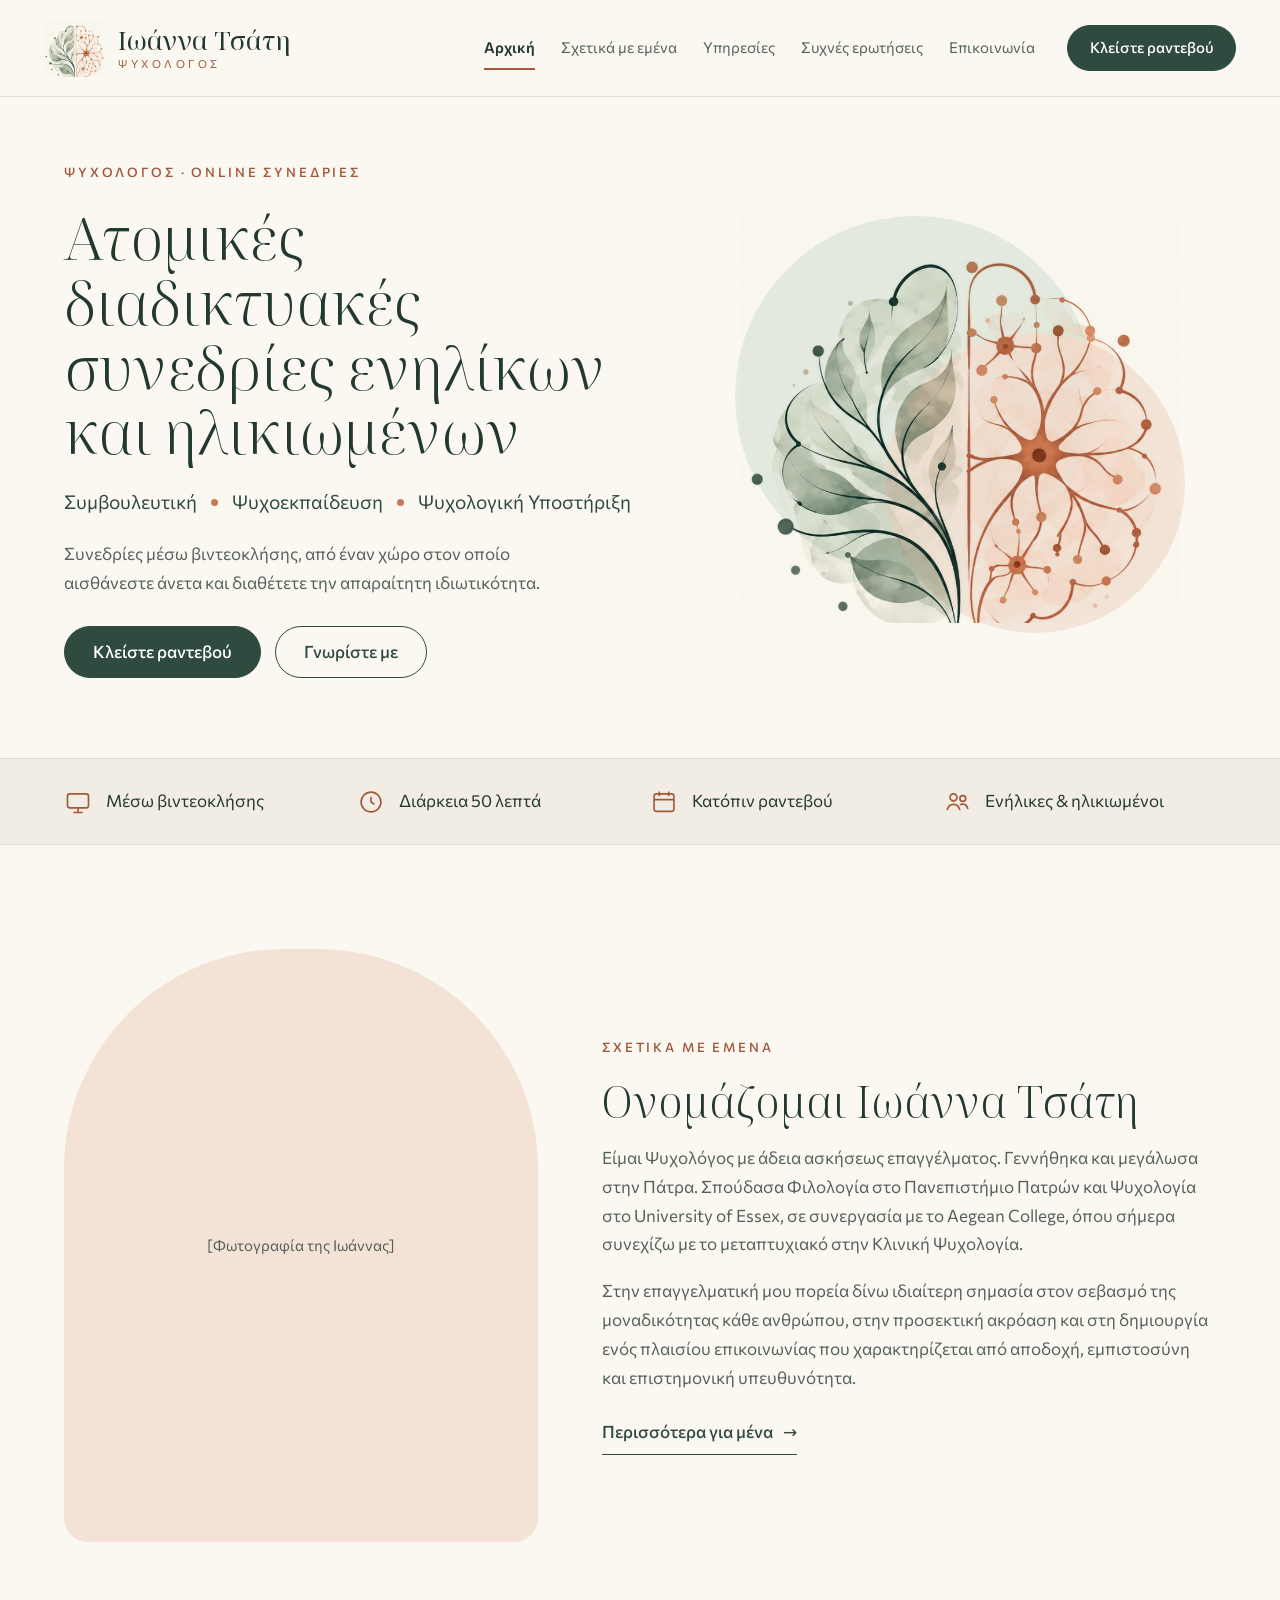
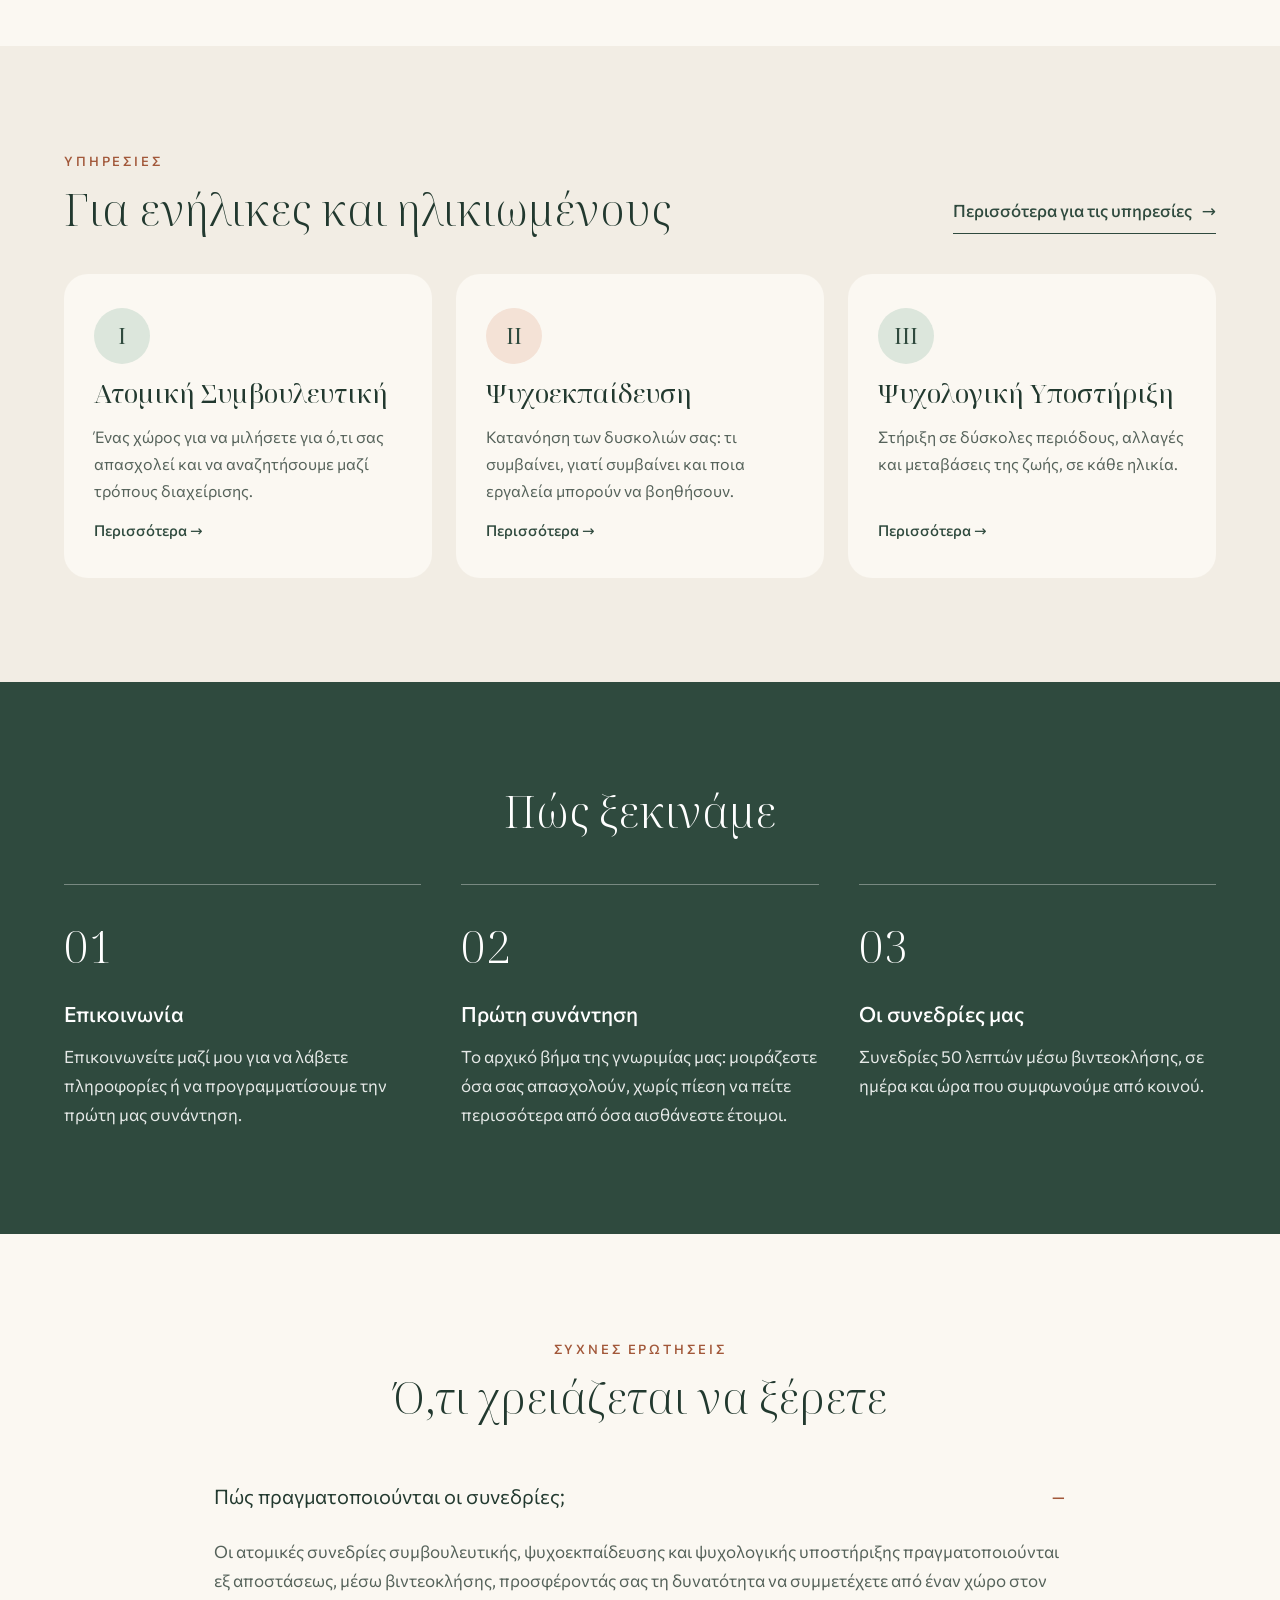
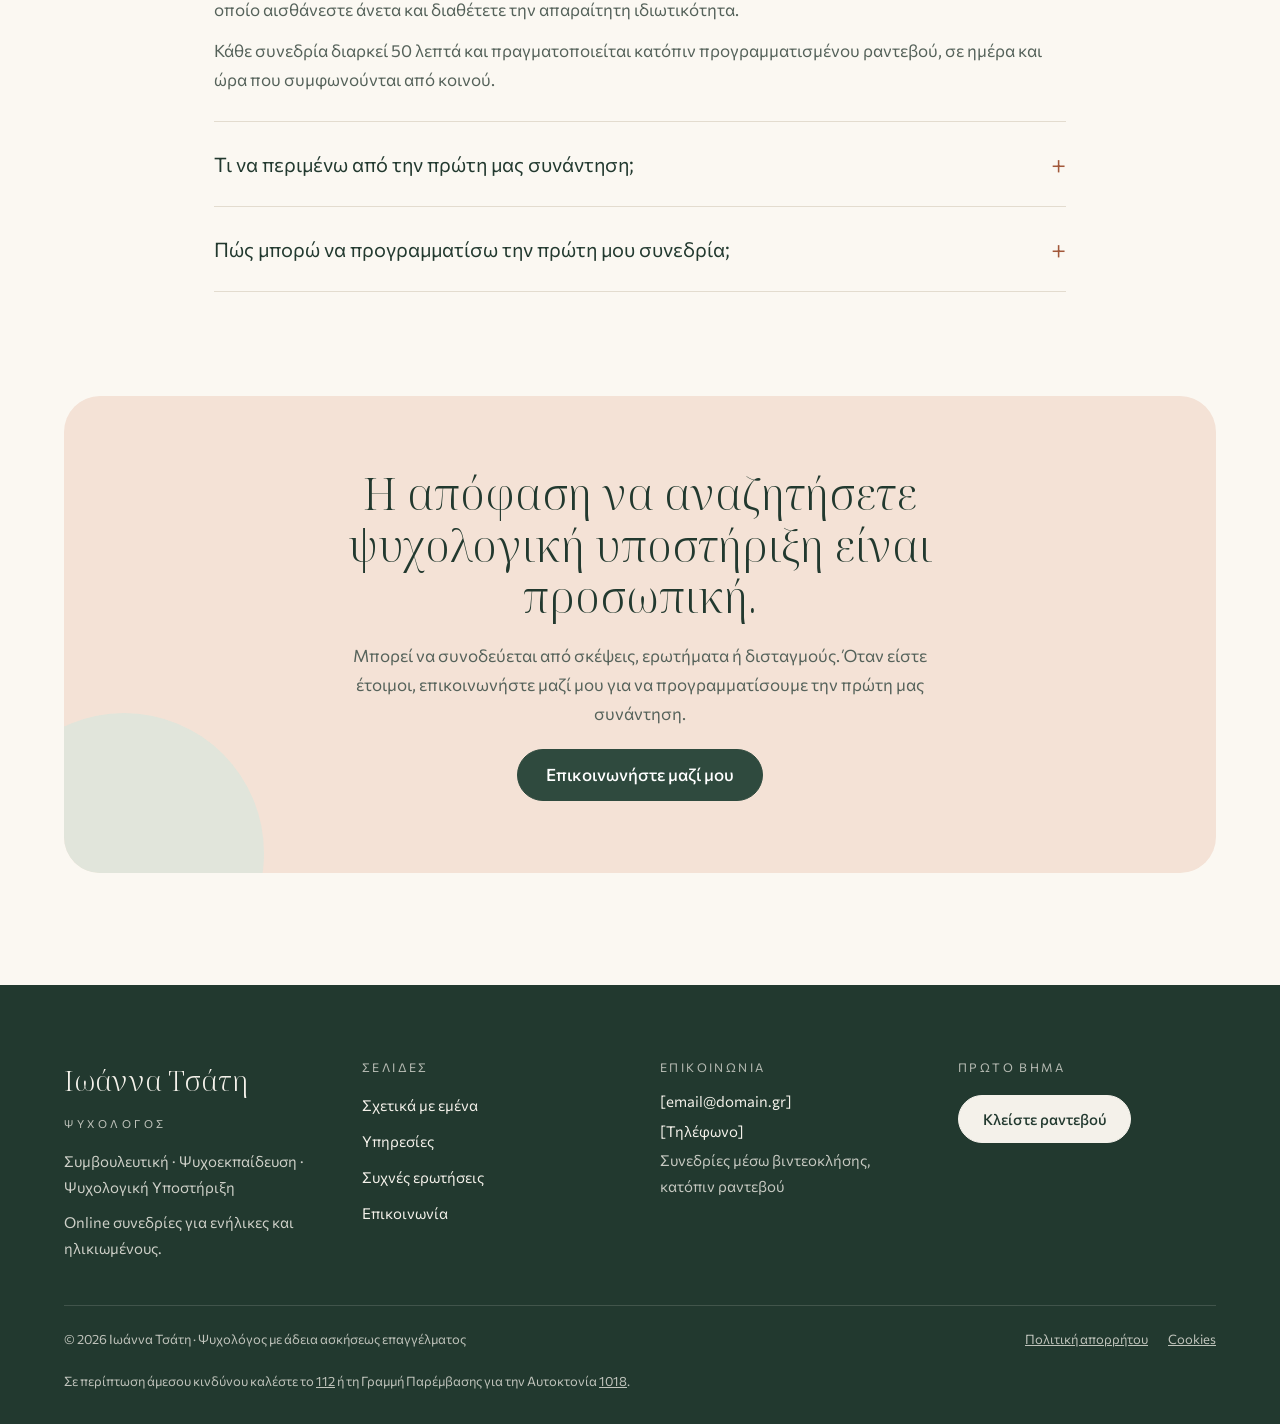
==== index.html @ 94adbf59 "Initial site: 5 pages from the Φασκόμηλο & Πηλός design Plain HTML/CSS/JS for GitHub Pages. Self-hos" ====
<!doctype html>
<html lang="el">
<head>
<meta charset="utf-8">
<meta name="viewport" content="width=device-width, initial-scale=1">
<title>Ιωάννα Τσάτη — Ψυχολόγος · Online συνεδρίες</title>
<meta name="description" content="Ιωάννα Τσάτη, Ψυχολόγος. Ατομικές διαδικτυακές συνεδρίες ενηλίκων και ηλικιωμένων: Συμβουλευτική, Ψυχοεκπαίδευση, Ψυχολογική Υποστήριξη.">
<meta name="theme-color" content="#FBF8F2">
<link rel="icon" href="assets/img/logo.jpg">
<link rel="preload" href="assets/fonts/noto-serif-display-greek-wght-normal.woff2" as="font" type="font/woff2" crossorigin>
<link rel="preload" href="assets/fonts/commissioner-greek-wght-normal.woff2" as="font" type="font/woff2" crossorigin>
<link rel="stylesheet" href="assets/css/style.css">
<script src="assets/js/main.js" defer></script>
</head>
<body>
<a class="skip-link" href="#main">Μετάβαση στο περιεχόμενο</a>

<header class="site-header">
<div class="bar">
<a class="brand" href="index.html">
<img src="assets/img/logo.jpg" alt="" width="62" height="58">
<span class="brand-text"><span class="brand-name">Ιωάννα Τσάτη</span><span class="brand-role">ΨΥΧΟΛΟΓΟΣ</span></span>
</a>
<button class="menu-toggle" type="button" aria-expanded="false" aria-controls="main-nav" aria-label="Άνοιγμα μενού">
<svg class="icon-open" aria-hidden="true" width="26" height="26" viewBox="0 0 24 24" fill="none" stroke="currentColor" stroke-width="1.6"><path d="M4 7h16M4 12h16M4 17h10"/></svg>
<svg class="icon-close" aria-hidden="true" width="26" height="26" viewBox="0 0 24 24" fill="none" stroke="currentColor" stroke-width="1.6"><path d="M6 6l12 12M18 6L6 18"/></svg>
</button>
<nav class="main-nav" id="main-nav" aria-label="Κύριο μενού">
<a href="index.html" aria-current="page">Αρχική</a>
<a href="about.html">Σχετικά με εμένα</a>
<a href="services.html">Υπηρεσίες</a>
<a href="faq.html">Συχνές ερωτήσεις</a>
<a href="contact.html">Επικοινωνία</a>
<a class="btn btn-primary" href="contact.html">Κλείστε ραντεβού</a>
<div class="nav-contact"><span>[email@domain.gr]</span><span>[Τηλέφωνο]</span></div>
</nav>
</div>
</header>

<main id="main">
<section class="hero">
<div class="wrap">
<div class="hero-text">
<div class="eyebrow">Ψυχολόγος · Online συνεδρίες</div>
<h1 class="display h1">Ατομικές διαδικτυακές συνεδρίες ενηλίκων και ηλικιωμένων</h1>
<p class="dots">Συμβουλευτική <span class="dot" aria-hidden="true"></span> Ψυχοεκπαίδευση <span class="dot" aria-hidden="true"></span> Ψυχολογική Υποστήριξη</p>
<p class="lead">Συνεδρίες μέσω βιντεοκλήσης, από έναν χώρο στον οποίο αισθάνεστε άνετα και διαθέτετε την απαραίτητη ιδιωτικότητα.</p>
<div class="btn-row" style="margin-top: 6px">
<a class="btn btn-primary" href="contact.html">Κλείστε ραντεβού</a>
<a class="btn btn-outline" href="about.html">Γνωρίστε με</a>
</div>
</div>
<div class="hero-art">
<div class="blob-a" aria-hidden="true"></div>
<div class="blob-b" aria-hidden="true"></div>
<img src="assets/img/logo.jpg" alt="Λογότυπο: φύλλα και νευρώνες σε σχήμα εγκεφάλου" width="440" height="440">
</div>
</div>
</section>

<section class="facts" aria-label="Με μια ματιά">
<div class="wrap">
<div class="fact"><svg aria-hidden="true" width="28" height="28" viewBox="0 0 24 24" fill="none" stroke="#A2583A" stroke-width="1.4"><rect x="3" y="5" width="18" height="12" rx="2"/><path d="M8 21h8M12 17v4"/></svg><span>Μέσω βιντεοκλήσης</span></div>
<div class="fact"><svg aria-hidden="true" width="28" height="28" viewBox="0 0 24 24" fill="none" stroke="#A2583A" stroke-width="1.4"><circle cx="12" cy="12" r="8.5"/><path d="M12 7.5V12l3 2"/></svg><span>Διάρκεια 50 λεπτά</span></div>
<div class="fact"><svg aria-hidden="true" width="28" height="28" viewBox="0 0 24 24" fill="none" stroke="#A2583A" stroke-width="1.4"><rect x="3.5" y="5" width="17" height="15" rx="2"/><path d="M3.5 10h17M8 3v4M16 3v4"/></svg><span>Κατόπιν ραντεβού</span></div>
<div class="fact"><svg aria-hidden="true" width="28" height="28" viewBox="0 0 24 24" fill="none" stroke="#A2583A" stroke-width="1.4"><circle cx="9" cy="8" r="3"/><circle cx="17" cy="9" r="2.5"/><path d="M3.5 19c.8-3.2 2.8-5 5.5-5s4.7 1.8 5.5 5M14.5 14.5c.8-.5 1.6-.7 2.5-.7 2.2 0 3.7 1.4 4.3 4.2"/></svg><span>Ενήλικες &amp; ηλικιωμένοι</span></div>
</div>
</section>

<section class="wrap section split">
<div style="flex: 1 1 360px">
<div class="photo-ph">[Φωτογραφία της Ιωάννας]</div>
</div>
<div class="stack" style="flex: 1 1 500px">
<div class="eyebrow">Σχετικά με εμένα</div>
<h2 class="display h2">Ονομάζομαι Ιωάννα Τσάτη</h2>
<p class="muted">Είμαι Ψυχολόγος με άδεια ασκήσεως επαγγέλματος. Γεννήθηκα και μεγάλωσα στην Πάτρα. Σπούδασα Φιλολογία στο Πανεπιστήμιο Πατρών και Ψυχολογία στο University of Essex, σε συνεργασία με το Aegean College, όπου σήμερα συνεχίζω με το μεταπτυχιακό στην Κλινική Ψυχολογία.</p>
<p class="muted">Στην επαγγελματική μου πορεία δίνω ιδιαίτερη σημασία στον σεβασμό της μοναδικότητας κάθε ανθρώπου, στην προσεκτική ακρόαση και στη δημιουργία ενός πλαισίου επικοινωνίας που χαρακτηρίζεται από αποδοχή, εμπιστοσύνη και επιστημονική υπευθυνότητα.</p>
<a class="link-line" href="about.html">Περισσότερα για μένα <span aria-hidden="true">→</span></a>
</div>
</section>

<section class="bg-sand">
<div class="wrap section stack" style="gap: 40px">
<div class="section-head">
<div class="stack" style="gap: 12px">
<div class="eyebrow">Υπηρεσίες</div>
<h2 class="display h2">Για ενήλικες και ηλικιωμένους</h2>
</div>
<a class="link-line" href="services.html">Περισσότερα για τις υπηρεσίες <span aria-hidden="true">→</span></a>
</div>
<div class="cards">
<a class="card" href="services.html#symvouleftiki">
<div class="num tint-sage">I</div>
<h3>Ατομική Συμβουλευτική</h3>
<p>Ένας χώρος για να μιλήσετε για ό,τι σας απασχολεί και να αναζητήσουμε μαζί τρόπους διαχείρισης.</p>
<span class="more">Περισσότερα →</span>
</a>
<a class="card" href="services.html#psychoekpaidefsi">
<div class="num tint-peach">II</div>
<h3>Ψυχοεκπαίδευση</h3>
<p>Κατανόηση των δυσκολιών σας: τι συμβαίνει, γιατί συμβαίνει και ποια εργαλεία μπορούν να βοηθήσουν.</p>
<span class="more">Περισσότερα →</span>
</a>
<a class="card" href="services.html#ypostirixi">
<div class="num tint-sage">III</div>
<h3>Ψυχολογική Υποστήριξη</h3>
<p>Στήριξη σε δύσκολες περιόδους, αλλαγές και μεταβάσεις της ζωής, σε κάθε ηλικία.</p>
<span class="more">Περισσότερα →</span>
</a>
</div>
</div>
</section>

<section class="process">
<div class="wrap section">
<h2 class="display h2 center">Πώς ξεκινάμε</h2>
<div class="steps">
<div class="step"><div class="n">01</div><h3>Επικοινωνία</h3><p>Επικοινωνείτε μαζί μου για να λάβετε πληροφορίες ή να προγραμματίσουμε την πρώτη μας συνάντηση.</p></div>
<div class="step"><div class="n">02</div><h3>Πρώτη συνάντηση</h3><p>Το αρχικό βήμα της γνωριμίας μας: μοιράζεστε όσα σας απασχολούν, χωρίς πίεση να πείτε περισσότερα από όσα αισθάνεστε έτοιμοι.</p></div>
<div class="step"><div class="n">03</div><h3>Οι συνεδρίες μας</h3><p>Συνεδρίες 50 λεπτών μέσω βιντεοκλήσης, σε ημέρα και ώρα που συμφωνούμε από κοινού.</p></div>
</div>
</div>
</section>

<section class="wrap wrap-900 section stack" style="gap: 32px">
<div class="stack center" style="gap: 12px; align-items: center">
<div class="eyebrow">Συχνές ερωτήσεις</div>
<h2 class="display h2">Ό,τι χρειάζεται να ξέρετε</h2>
</div>
<div class="faq-list">
<details class="faq-item" name="faq" open>
<summary>Πώς πραγματοποιούνται οι συνεδρίες;<span class="sign" aria-hidden="true"></span></summary>
<div class="answer">
<p>Οι ατομικές συνεδρίες συμβουλευτικής, ψυχοεκπαίδευσης και ψυχολογικής υποστήριξης πραγματοποιούνται εξ αποστάσεως, μέσω βιντεοκλήσης, προσφέροντάς σας τη δυνατότητα να συμμετέχετε από έναν χώρο στον οποίο αισθάνεστε άνετα και διαθέτετε την απαραίτητη ιδιωτικότητα.</p>
<p>Κάθε συνεδρία διαρκεί 50 λεπτά και πραγματοποιείται κατόπιν προγραμματισμένου ραντεβού, σε ημέρα και ώρα που συμφωνούνται από κοινού.</p>
</div>
</details>
<details class="faq-item" name="faq">
<summary>Τι να περιμένω από την πρώτη μας συνάντηση;<span class="sign" aria-hidden="true"></span></summary>
<div class="answer">
<p>Η πρώτη μας συνάντηση αποτελεί το αρχικό βήμα της γνωριμίας και της συνεργασίας μας.</p>
<p>Κατά τη διάρκειά της, θα έχετε τον χρόνο και τον χώρο να μοιραστείτε όσα σας απασχολούν, να εκφράσετε τις σκέψεις και τα συναισθήματά σας και να μιλήσετε για τους λόγους που σας οδήγησαν στην αναζήτηση ψυχολογικής υποστήριξης.</p>
<p>Μέσα από τη συζήτησή μας, θα επιδιώξουμε να κατανοήσουμε καλύτερα τις ανάγκες, τις δυσκολίες και τις προσδοκίες σας, χωρίς πίεση να μοιραστείτε περισσότερα από όσα αισθάνεστε έτοιμοι.</p>
<p>Παράλληλα, θα σας ενημερώσω για τον τρόπο διεξαγωγής των συνεδριών, τις αρχές της εμπιστευτικότητας και το πλαίσιο της συνεργασίας μας.</p>
</div>
</details>
<details class="faq-item" name="faq">
<summary>Πώς μπορώ να προγραμματίσω την πρώτη μου συνεδρία;<span class="sign" aria-hidden="true"></span></summary>
<div class="answer">
<p>Η απόφαση να αναζητήσετε ψυχολογική υποστήριξη είναι προσωπική και μπορεί να συνοδεύεται από σκέψεις, ερωτήματα ή δισταγμούς.</p>
<p>Εάν επιθυμείτε να ξεκινήσετε ατομικές συνεδρίες ή να λάβετε περισσότερες πληροφορίες, μπορείτε να επικοινωνήσετε μαζί μου για να προγραμματίσουμε την πρώτη μας συνάντηση.</p>
</div>
</details>
</div>
</section>

<section class="wrap" style="padding-bottom: 112px">
<div class="cta-panel">
<div class="blob" aria-hidden="true"></div>
<h2 class="display h2">Η απόφαση να αναζητήσετε ψυχολογική υποστήριξη είναι προσωπική.</h2>
<p>Μπορεί να συνοδεύεται από σκέψεις, ερωτήματα ή δισταγμούς. Όταν είστε έτοιμοι, επικοινωνήστε μαζί μου για να προγραμματίσουμε την πρώτη μας συνάντηση.</p>
<a class="btn btn-primary" href="contact.html">Επικοινωνήστε μαζί μου</a>
</div>
</section>
</main>

<footer class="site-footer">
<div class="wrap">
<div class="footer-grid">
<div class="footer-col" style="gap: 10px">
<div class="footer-name">Ιωάννα Τσάτη</div>
<div class="footer-role">ΨΥΧΟΛΟΓΟΣ</div>
<p style="margin-top: 6px">Συμβουλευτική · Ψυχοεκπαίδευση · Ψυχολογική Υποστήριξη</p>
<p>Online συνεδρίες για ενήλικες και ηλικιωμένους.</p>
</div>
<nav class="footer-col" aria-label="Σελίδες">
<div class="footer-label">ΣΕΛΙΔΕΣ</div>
<a href="about.html">Σχετικά με εμένα</a>
<a href="services.html">Υπηρεσίες</a>
<a href="faq.html">Συχνές ερωτήσεις</a>
<a href="contact.html">Επικοινωνία</a>
</nav>
<div class="footer-col">
<div class="footer-label">ΕΠΙΚΟΙΝΩΝΙΑ</div>
<span>[email@domain.gr]</span>
<span>[Τηλέφωνο]</span>
<span style="opacity: .78">Συνεδρίες μέσω βιντεοκλήσης, κατόπιν ραντεβού</span>
</div>
<div class="footer-col">
<div class="footer-label">ΠΡΩΤΟ ΒΗΜΑ</div>
<a class="btn" href="contact.html">Κλείστε ραντεβού</a>
</div>
</div>
<div class="footer-bottom">
<span>© 2026 Ιωάννα Τσάτη · Ψυχολόγος με άδεια ασκήσεως επαγγέλματος</span>
<nav aria-label="Νομικά"><a href="privacy.html">Πολιτική απορρήτου</a><a href="privacy.html#cookies">Cookies</a></nav>
</div>
<p class="footer-help">Σε περίπτωση άμεσου κινδύνου καλέστε το <a href="tel:112">112</a> ή τη Γραμμή Παρέμβασης για την Αυτοκτονία <a href="tel:1018">1018</a>.</p>
</div>
</footer>

<div class="mobile-cta"><a class="btn btn-primary" href="contact.html">Κλείστε ραντεβού</a></div>
</body>
</html>
---- assets/css/style.css ----
/* Ιωάννα Τσάτη — site styles. Palette "Φασκόμηλο & Πηλός" (sage & clay). */

@font-face {
  font-family: "Commissioner";
  src: url("../fonts/commissioner-greek-wght-normal.woff2") format("woff2");
  font-weight: 100 900;
  font-display: swap;
  unicode-range: U+0370-0377, U+037A-037F, U+0384-038A, U+038C, U+038E-03A1, U+03A3-03FF;
}
@font-face {
  font-family: "Commissioner";
  src: url("../fonts/commissioner-latin-wght-normal.woff2") format("woff2");
  font-weight: 100 900;
  font-display: swap;
  unicode-range: U+0000-00FF, U+0131, U+0152-0153, U+02BB-02BC, U+02C6, U+02DA, U+02DC, U+0304, U+0308, U+0329, U+2000-206F, U+20AC, U+2122, U+2191, U+2193, U+2212, U+2215, U+FEFF, U+FFFD;
}
@font-face {
  font-family: "Noto Serif Display";
  src: url("../fonts/noto-serif-display-greek-wght-normal.woff2") format("woff2");
  font-weight: 100 900;
  font-display: swap;
  unicode-range: U+0370-0377, U+037A-037F, U+0384-038A, U+038C, U+038E-03A1, U+03A3-03FF;
}
@font-face {
  font-family: "Noto Serif Display";
  src: url("../fonts/noto-serif-display-latin-wght-normal.woff2") format("woff2");
  font-weight: 100 900;
  font-display: swap;
  unicode-range: U+0000-00FF, U+0131, U+0152-0153, U+02BB-02BC, U+02C6, U+02DA, U+02DC, U+0304, U+0308, U+0329, U+2000-206F, U+20AC, U+2122, U+2191, U+2193, U+2212, U+2215, U+FEFF, U+FFFD;
}

:root {
  --bg: #FBF8F2;
  --sand: #F2EDE4;
  --line: #E3DCCF;
  --sage: #DCE6DC;
  --sage-2: #E6EDE4;
  --peach: #F4E2D6;
  --ink: #22392F;
  --green: #2F4A3E;
  --muted: #55625A;
  --clay: #A2583A;
  --dot: #C77A55;
  --cream: #F4F1EA;
  --serif: "Noto Serif Display", Georgia, serif;
  --sans: "Commissioner", system-ui, sans-serif;
}

*, *::before, *::after { box-sizing: border-box; }
html { -webkit-text-size-adjust: 100%; scroll-behavior: smooth; }
@media (prefers-reduced-motion: reduce) { html { scroll-behavior: auto; } }
body {
  margin: 0;
  background: var(--bg);
  color: var(--ink);
  font-family: var(--sans);
  font-size: 17px;
  line-height: 1.7;
}
img { max-width: 100%; height: auto; display: block; }
a { color: inherit; }
a:hover { opacity: .85; }
:focus-visible { outline: 2px solid var(--clay); outline-offset: 3px; }
h1, h2, h3 { margin: 0; }
p { margin: 0; }

.skip-link { position: absolute; left: -9999px; top: 8px; z-index: 100; background: var(--green); color: #fff; padding: 10px 18px; border-radius: 999px; }
.skip-link:focus { left: 16px; }

.wrap { max-width: 1200px; margin: 0 auto; padding-left: 24px; padding-right: 24px; }
.wrap-900 { max-width: 900px; }
.wrap-860 { max-width: 860px; }
.wrap-1000 { max-width: 1000px; }
.bg-sand { background: var(--sand); }
.center { text-align: center; }

.eyebrow { font-size: 13px; letter-spacing: .22em; color: var(--clay); font-weight: 500; text-transform: uppercase; }
.display { font-family: var(--serif); font-weight: 300; line-height: 1.1; }
.h1 { font-size: clamp(2.5rem, 4.6vw, 3.9rem); }
.h2 { font-size: clamp(2rem, 3.4vw, 3rem); line-height: 1.15; }
.muted { color: var(--muted); }
.crumbs { font-size: 14px; color: var(--muted); }
.crumbs a { text-decoration: none; }

.dots { display: flex; flex-wrap: wrap; align-items: center; gap: 6px 14px; font-size: 19px; color: var(--green); }
.dots .dot { width: 7px; height: 7px; border-radius: 50%; background: var(--dot); }
.center .dots, .dots.center { justify-content: center; }

/* Buttons */
.btn {
  display: inline-flex; align-items: center; justify-content: center;
  min-height: 52px; padding: 0 28px; border-radius: 999px;
  font: inherit; font-weight: 500; text-decoration: none; cursor: pointer;
  border: 1px solid var(--green);
}
.btn-primary { background: var(--green); color: #fff; }
.btn-outline { background: transparent; color: var(--green); }
.btn-row { display: flex; flex-wrap: wrap; gap: 14px; }
.link-line {
  display: inline-flex; align-items: center; gap: 10px; min-height: 44px;
  color: var(--green); font-weight: 500; text-decoration: none;
  border-bottom: 1px solid var(--green); align-self: flex-start;
}

/* Header */
.site-header { background: var(--bg); border-bottom: 1px solid var(--line); position: relative; z-index: 20; }
.site-header .bar {
  max-width: 1240px; margin: 0 auto; padding: 14px 24px; min-height: 96px;
  display: flex; align-items: center; justify-content: space-between; gap: 12px 28px;
}
.brand { display: flex; align-items: center; gap: 12px; text-decoration: none; }
.brand img { width: 62px; height: 58px; object-fit: contain; mix-blend-mode: multiply; }
.brand-text { display: flex; flex-direction: column; line-height: 1.1; }
.brand-name { font-family: var(--serif); font-size: 26px; font-weight: 400; }
.brand-role { font-size: 11px; letter-spacing: .32em; color: var(--clay); margin-top: 4px; }
.main-nav { display: flex; flex-wrap: wrap; align-items: center; gap: 4px 26px; font-size: 15px; }
.main-nav a { display: inline-flex; align-items: center; min-height: 44px; text-decoration: none; color: var(--muted); }
.main-nav a[aria-current="page"] { color: var(--ink); font-weight: 600; box-shadow: inset 0 -2px 0 var(--clay); }
.main-nav .btn { min-height: 46px; padding: 0 22px; margin-left: 6px; color: #fff; }
.main-nav .nav-contact { display: none; }
.menu-toggle {
  display: none; width: 48px; height: 48px; border: 0; background: none; color: var(--ink);
  align-items: center; justify-content: center; cursor: pointer; padding: 0;
}
.menu-toggle .icon-close { display: none; }
.menu-open .menu-toggle .icon-open { display: none; }
.menu-open .menu-toggle .icon-close { display: block; }

/* Sticky bottom CTA (phones) */
.mobile-cta { display: none; }

@media (max-width: 960px) {
  .site-header { position: sticky; top: 0; }
  .site-header .bar { min-height: 68px; padding: 10px 10px 10px 14px; }
  .brand img { width: 42px; height: 40px; }
  .brand-name { font-size: 19px; }
  .brand-role { font-size: 9px; letter-spacing: .3em; margin-top: 3px; }
  .menu-toggle { display: flex; }
  .main-nav {
    display: none; position: fixed; top: 68px; left: 0; right: 0; bottom: 0;
    background: var(--bg); padding: 24px 24px 32px; flex-direction: column; flex-wrap: nowrap;
    align-items: stretch; gap: 0; overflow-y: auto;
  }
  .menu-open .main-nav { display: flex; }
  .main-nav a:not(.btn) {
    min-height: 60px; justify-content: space-between; border-bottom: 1px solid var(--line);
    font-family: var(--serif); font-size: 26px; font-weight: 300; color: var(--ink);
  }
  .main-nav a:not(.btn)::after { content: "→"; font-family: var(--sans); font-size: 18px; color: var(--clay); }
  .main-nav a[aria-current="page"] { box-shadow: none; font-weight: 400; }
  .main-nav .btn { margin: 24px 0 0; }
  .main-nav .nav-contact { display: flex; flex-direction: column; gap: 6px; margin-top: auto; padding-top: 24px; font-size: 15px; color: var(--muted); }
  .menu-open { overflow: hidden; }

  .mobile-cta {
    display: block; position: fixed; left: 0; right: 0; bottom: 0; z-index: 15;
    padding: 14px 16px calc(14px + env(safe-area-inset-bottom)); background: var(--bg); border-top: 1px solid var(--line);
  }
  .mobile-cta .btn { width: 100%; }
  body { padding-bottom: 84px; }
  body.page-contact { padding-bottom: 0; }
  body.page-contact .mobile-cta { display: none; }
}

/* Hero */
.hero { overflow: hidden; }
.hero .wrap { padding-top: 64px; padding-bottom: 80px; display: flex; flex-wrap: wrap; align-items: center; gap: 48px; }
.hero-text { flex: 1 1 480px; min-width: 0; display: flex; flex-direction: column; gap: 22px; }
.hero-text .lead { max-width: 520px; color: var(--muted); }
.hero-art { flex: 1 1 400px; min-width: 0; display: flex; justify-content: center; position: relative; }
.hero-art .blob-a { position: absolute; width: 360px; height: 360px; border-radius: 50%; background: var(--sage); top: 0; left: 6%; opacity: .7; }
.hero-art .blob-b { position: absolute; width: 300px; height: 300px; border-radius: 50%; background: var(--peach); bottom: -10px; right: 6%; opacity: .85; }
.hero-art img { position: relative; width: 100%; max-width: 440px; mix-blend-mode: multiply; }
@media (max-width: 600px) {
  .hero .wrap { padding-top: 32px; padding-bottom: 48px; gap: 24px; }
  .hero-art { order: -1; }
  .hero-art img { max-width: 220px; }
  .hero-art .blob-a { width: 220px; height: 220px; left: auto; right: -40px; }
  .hero-art .blob-b { width: 160px; height: 160px; right: auto; left: 10%; }
  .hero-text .h1 { font-size: 31px; line-height: 1.15; }
  .hero-text .dots { font-size: 16px; }
}

/* Facts strip */
.facts { background: var(--sand); border-top: 1px solid var(--line); border-bottom: 1px solid var(--line); }
.facts .wrap { padding-top: 28px; padding-bottom: 28px; display: grid; grid-template-columns: repeat(auto-fit, minmax(220px, 1fr)); gap: 20px; }
.fact { display: flex; align-items: center; gap: 14px; }
.fact svg { flex-shrink: 0; }

/* Generic sections */
.section { padding-top: 104px; padding-bottom: 104px; }
@media (max-width: 600px) { .section { padding-top: 64px; padding-bottom: 64px; } }
.stack { display: flex; flex-direction: column; gap: 18px; }
.split { display: flex; flex-wrap: wrap; gap: 64px; align-items: center; }
.split > * { min-width: 0; }
.photo-ph {
  aspect-ratio: 4 / 5; border-radius: 220px 220px 24px 24px; background: var(--peach);
  display: flex; align-items: center; justify-content: center; color: var(--muted);
  font-size: 15px; text-align: center; padding: 24px;
}
.section-head { display: flex; flex-wrap: wrap; justify-content: space-between; align-items: flex-end; gap: 16px; }
.section-head .link-line { align-self: auto; }

/* Service cards */
.cards { display: grid; grid-template-columns: repeat(auto-fit, minmax(280px, 1fr)); gap: 24px; }
.card {
  text-decoration: none; color: inherit; background: var(--bg); border-radius: 24px;
  padding: 34px 30px; display: flex; flex-direction: column; gap: 14px; min-height: 280px;
}
.card .num {
  width: 56px; height: 56px; border-radius: 50%; display: flex; align-items: center; justify-content: center;
  font-family: var(--serif); font-size: 22px; color: var(--green);
}
.card h3 { font-family: var(--serif); font-weight: 400; font-size: 26px; line-height: 1.2; }
.card p { color: var(--muted); font-size: 16px; flex-grow: 1; }
.card .more { color: var(--green); font-weight: 500; font-size: 15px; }
.tint-sage { background: var(--sage); }
.tint-peach { background: var(--peach); }
.tint-sage-2 { background: var(--sage-2); }

/* Process */
.process { background: var(--green); color: #fff; }
.process .wrap { display: flex; flex-direction: column; gap: 48px; }
.steps { display: grid; grid-template-columns: repeat(auto-fit, minmax(260px, 1fr)); gap: 40px; }
.step { display: flex; flex-direction: column; gap: 12px; border-top: 1px solid rgba(255,255,255,.35); padding-top: 24px; }
.step .n { font-family: var(--serif); font-size: 44px; font-weight: 300; }
.step h3 { font-weight: 500; font-size: 21px; }
.step p { opacity: .88; }

/* FAQ (native <details>) */
.faq-list { display: flex; flex-direction: column; }
.faq-item { border-bottom: 1px solid var(--line); }
.faq-item summary {
  list-style: none; min-height: 72px; padding: 20px 0; display: flex; justify-content: space-between;
  align-items: center; gap: 16px; font-size: 20px; cursor: pointer;
}
.faq-item summary::-webkit-details-marker { display: none; }
.faq-item summary .sign { font-size: 26px; color: var(--clay); font-weight: 300; flex-shrink: 0; }
.faq-item summary .sign::before { content: "+"; }
.faq-item[open] summary .sign::before { content: "−"; }
.faq-item .answer { padding: 0 0 26px; color: var(--muted); display: flex; flex-direction: column; gap: 12px; }

.faq-box { background: var(--sand); border-radius: 32px; padding: 12px 40px; }
.faq-box .faq-item:last-child { border-bottom: 0; }
.faq-box .faq-item summary { min-height: 80px; padding: 22px 0; }
.faq-box .faq-item summary .sign {
  width: 38px; height: 38px; border-radius: 50%; border: 1px solid var(--line); background: var(--bg);
  display: flex; align-items: center; justify-content: center; font-size: 20px;
}
.faq-box .faq-item .answer { padding: 0 52px 28px 0; }
@media (max-width: 600px) {
  .faq-box { padding: 4px 20px; border-radius: 24px; }
  .faq-box .faq-item .answer { padding-right: 0; }
  .faq-item summary { font-size: 18px; }
}

/* CTA panel */
.cta-panel {
  background: var(--peach); border-radius: 36px; padding: 72px 40px; text-align: center;
  display: flex; flex-direction: column; align-items: center; gap: 20px; position: relative; overflow: hidden;
}
.cta-panel > * { position: relative; }
.cta-panel .blob { position: absolute; width: 280px; height: 280px; border-radius: 50%; background: var(--sage); left: -80px; bottom: -120px; opacity: .8; }
.cta-panel h2 { max-width: 780px; line-height: 1.18; }
.cta-panel p { color: var(--muted); max-width: 620px; }
@media (max-width: 600px) { .cta-panel { padding: 48px 22px; border-radius: 28px; } }

/* About page */
.about-photo { flex: 1 1 380px; position: relative; }
.about-photo .blob { position: absolute; width: 240px; height: 240px; border-radius: 50%; background: var(--sage); left: -40px; top: -30px; }
.about-photo .photo-ph { position: relative; border-radius: 240px 240px 28px 28px; }
.timeline { list-style: none; margin: 0; padding: 0; display: flex; flex-direction: column; }
.timeline li { display: flex; gap: 28px; padding: 22px 0; border-bottom: 1px solid var(--line); }
.timeline .tag { flex: 0 0 120px; font-family: var(--serif); font-size: 20px; color: var(--clay); }
.timeline .what { display: flex; flex-direction: column; gap: 2px; }
.timeline strong { font-weight: 500; }
.timeline .place { color: var(--muted); font-size: 16px; }
@media (max-width: 600px) { .timeline li { flex-direction: column; gap: 4px; } .timeline .tag { flex-basis: auto; } }
.values { display: grid; grid-template-columns: repeat(auto-fit, minmax(280px, 1fr)); gap: 24px; }
.value { border-radius: 28px; padding: 36px; display: flex; flex-direction: column; gap: 12px; }
.value h3 { font-family: var(--serif); font-weight: 400; font-size: 26px; line-height: 1.25; }
.value p { color: var(--muted); }

/* Services page */
.svc-layout { display: flex; flex-wrap: wrap; gap: 32px; align-items: flex-start; }
.svc-tabs { flex: 1 1 280px; min-width: 0; display: flex; flex-direction: column; gap: 10px; }
.svc-tab {
  min-height: 72px; padding: 0 24px; border-radius: 22px; font: inherit; font-size: 19px; cursor: pointer;
  display: flex; align-items: center; gap: 16px; text-align: left;
  background: transparent; color: var(--ink); border: 1px solid var(--line);
}
.svc-tab[aria-selected="true"] { background: var(--green); color: #fff; border-color: var(--green); }
.svc-tab .n { font-family: var(--serif); font-size: 22px; opacity: .8; min-width: 28px; }
.svc-panel {
  flex: 999 1 560px; min-width: 0; border-radius: 32px; padding: 48px;
  display: flex; flex-direction: column; gap: 18px; min-height: 360px;
}
.svc-panel[hidden] { display: none; }
.svc-panel h2 { font-family: var(--serif); font-weight: 300; font-size: 44px; line-height: 1.1; }
.svc-panel .intro { font-size: 19px; }
.svc-panel .btn { align-self: flex-start; margin-top: 8px; min-height: 50px; padding: 0 26px; }
.pills { display: flex; flex-wrap: wrap; gap: 8px; }
.pill { background: var(--bg); border-radius: 999px; padding: 6px 16px; font-size: 14px; color: var(--muted); }
@media (max-width: 600px) {
  .svc-panel { padding: 28px 22px; border-radius: 24px; }
  .svc-panel h2 { font-size: 32px; }
  .svc-tab { min-height: 60px; font-size: 17px; }
}
.info-tiles { display: grid; grid-template-columns: repeat(auto-fit, minmax(200px, 1fr)); gap: 16px; }
.info-tile { background: var(--bg); border-radius: 22px; padding: 24px; display: flex; flex-direction: column; gap: 4px; }
.tile-label { font-size: 12px; letter-spacing: .18em; color: var(--clay); font-weight: 600; text-transform: uppercase; }
.info-tile .val { font-family: var(--serif); font-size: 22px; }

/* Contact page */
.contact-layout { display: flex; flex-wrap: wrap; gap: 48px; align-items: flex-start; }
.contact-info { flex: 1 1 380px; min-width: 0; display: flex; flex-direction: column; gap: 20px; }
.contact-tiles { display: grid; grid-template-columns: repeat(auto-fit, minmax(200px, 1fr)); gap: 14px; margin-top: 8px; }
.contact-tile { background: var(--sand); border-radius: 22px; padding: 22px; display: flex; flex-direction: column; gap: 4px; overflow-wrap: anywhere; }
.contact-tile a { text-decoration: none; }
.contact-tile.wide { grid-column: 1 / -1; }
.form-card { flex: 1 1 520px; min-width: 0; background: #fff; border: 1px solid var(--line); border-radius: 32px; padding: 40px; }
@media (max-width: 600px) { .form-card { padding: 26px 20px; border-radius: 24px; } }
.form { display: flex; flex-direction: column; gap: 18px; }
.form h2 { font-family: var(--serif); font-weight: 400; font-size: 28px; margin-bottom: 2px; }
.field { display: flex; flex-direction: column; gap: 6px; font-size: 15px; }
.field input, .field select, .field textarea {
  min-height: 50px; border-radius: 14px; border: 1px solid var(--line); background: var(--bg);
  padding: 0 16px; font: inherit; font-size: 17px; color: var(--ink); width: 100%;
}
.field select { padding: 0 12px; }
.field textarea { padding: 14px 16px; resize: vertical; }
.field-row { display: grid; grid-template-columns: repeat(auto-fit, minmax(200px, 1fr)); gap: 16px; }
.form fieldset { border: 0; margin: 0; padding: 0; min-width: 0; }
.form legend { font-size: 15px; padding: 0; margin-bottom: 8px; }
.chips { display: flex; flex-wrap: wrap; gap: 8px; }
.chip { position: relative; }
.chip input { position: absolute; opacity: 0; width: 1px; height: 1px; }
.chip span {
  display: inline-flex; align-items: center; min-height: 44px; padding: 0 18px; border-radius: 999px;
  font-size: 15px; cursor: pointer; background: var(--bg); color: var(--ink); border: 1px solid var(--line);
}
.chip input:checked + span { background: var(--green); color: #fff; border-color: var(--green); }
.chip input:focus-visible + span { outline: 2px solid var(--clay); outline-offset: 3px; }
.consent { display: flex; gap: 12px; align-items: flex-start; font-size: 14px; color: var(--muted); }
.consent input { width: 22px; height: 22px; margin-top: 1px; accent-color: var(--green); flex-shrink: 0; }
.form .note { font-size: 14px; color: var(--muted); }
.form .btn { align-self: flex-start; padding: 0 30px; border: 0; }
.form-done { display: flex; flex-direction: column; gap: 14px; align-items: flex-start; padding: 24px 0; }
.form-done[hidden] { display: none; }
.form-done .tick { width: 72px; height: 72px; border-radius: 50%; background: var(--sage); display: flex; align-items: center; justify-content: center; }
.form-done h2 { font-family: var(--serif); font-weight: 300; font-size: 34px; line-height: 1.2; }
.text-btn { min-height: 44px; border: 0; background: none; padding: 0; font: inherit; color: var(--muted); text-decoration: underline; cursor: pointer; }

/* Footer */
.site-footer { background: var(--ink); color: var(--cream); font-size: 15px; line-height: 1.7; }
.site-footer .wrap { padding-top: 72px; padding-bottom: 32px; display: flex; flex-direction: column; gap: 44px; }
.footer-grid { display: grid; grid-template-columns: repeat(auto-fit, minmax(220px, 1fr)); gap: 40px; }
.footer-col { display: flex; flex-direction: column; gap: 4px; align-items: flex-start; }
.footer-name { font-family: var(--serif); font-size: 28px; font-weight: 300; }
.footer-role { font-size: 11px; letter-spacing: .32em; opacity: .75; }
.footer-label { font-size: 12px; letter-spacing: .2em; opacity: .7; margin-bottom: 8px; }
.footer-col p { opacity: .82; }
.footer-col a:not(.btn) { text-decoration: none; min-height: 32px; display: inline-flex; align-items: center; }
.site-footer .btn { min-height: 48px; padding: 0 24px; background: var(--cream); color: var(--ink); border-color: var(--cream); margin-top: 6px; }
.footer-bottom {
  border-top: 1px solid rgba(244,241,234,.2); padding-top: 22px; display: flex; flex-wrap: wrap;
  justify-content: space-between; gap: 12px; font-size: 13px; opacity: .75;
}
.footer-bottom nav { display: flex; gap: 20px; }
.footer-help { font-size: 13px; opacity: .75; margin-top: -24px; }

/* Plain text page (privacy) */
.prose { display: flex; flex-direction: column; gap: 18px; }
.prose h2 { font-family: var(--serif); font-weight: 400; font-size: 28px; margin-top: 16px; }
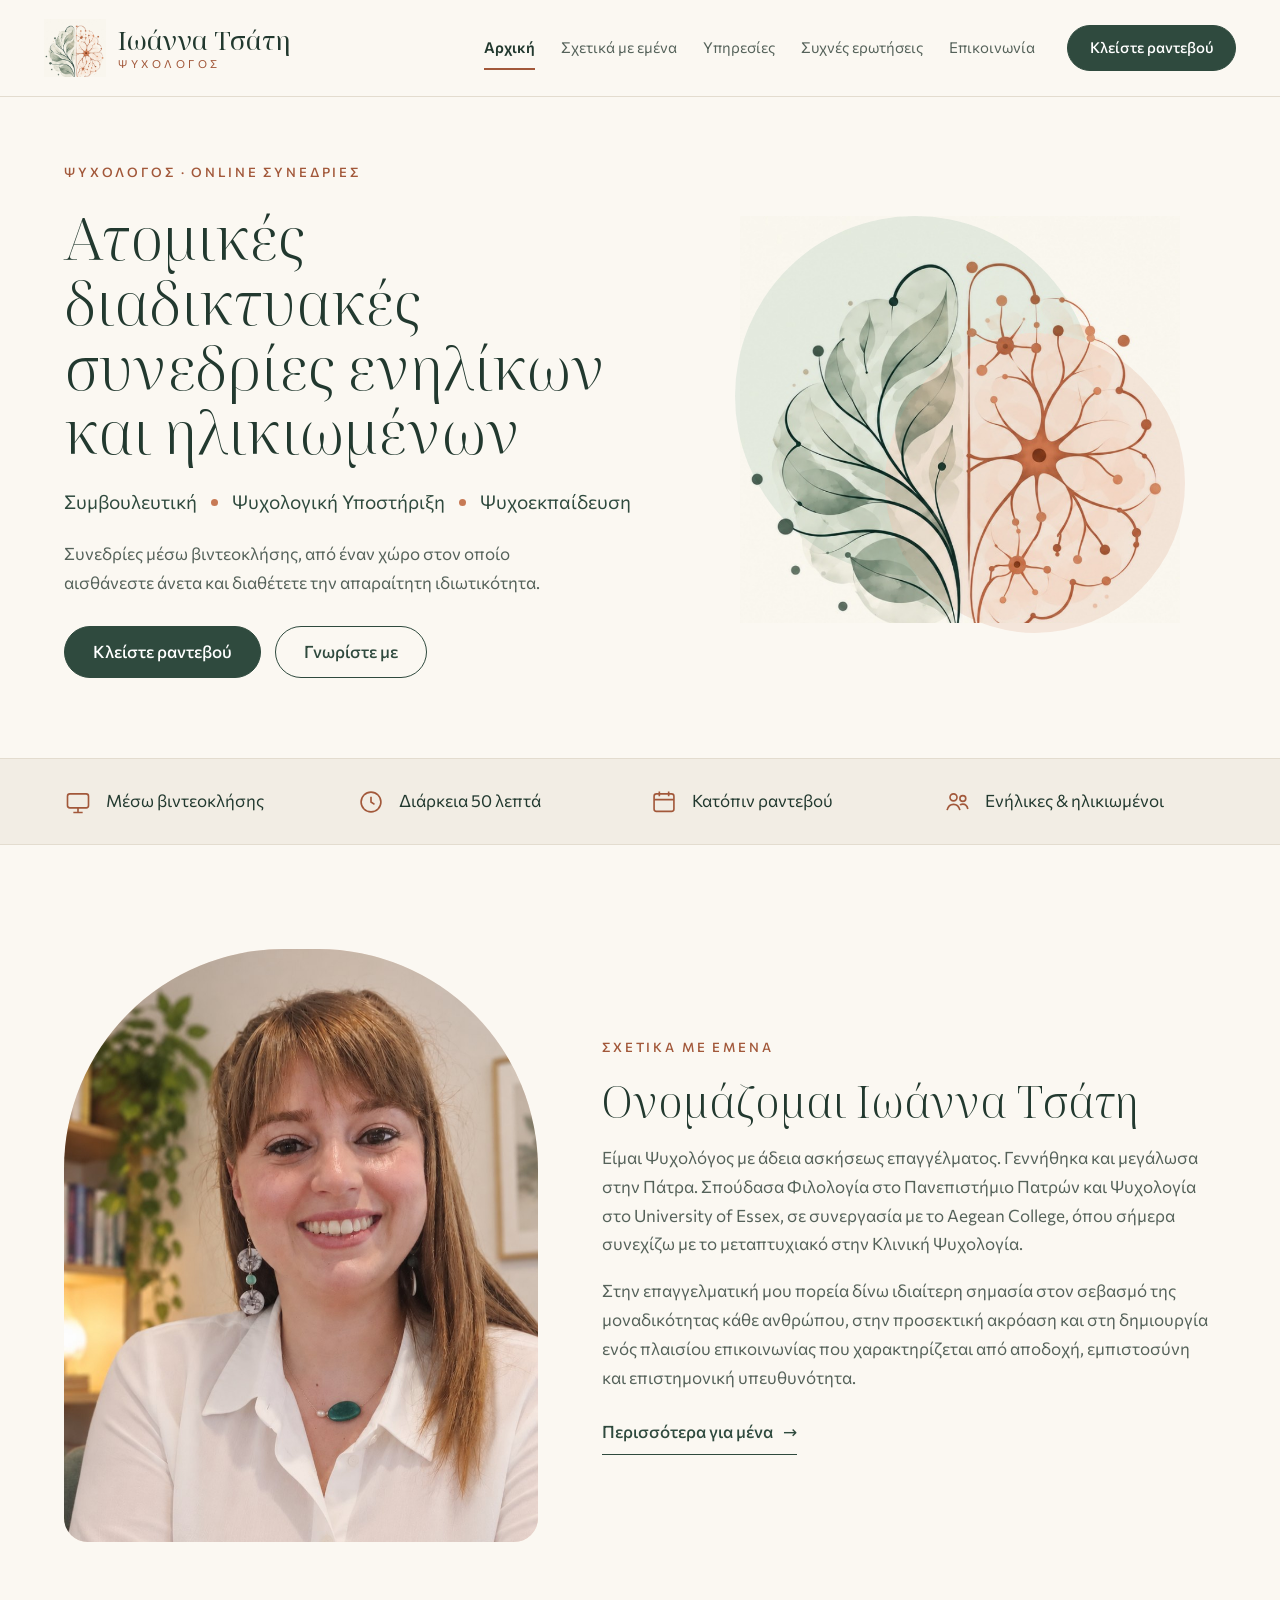
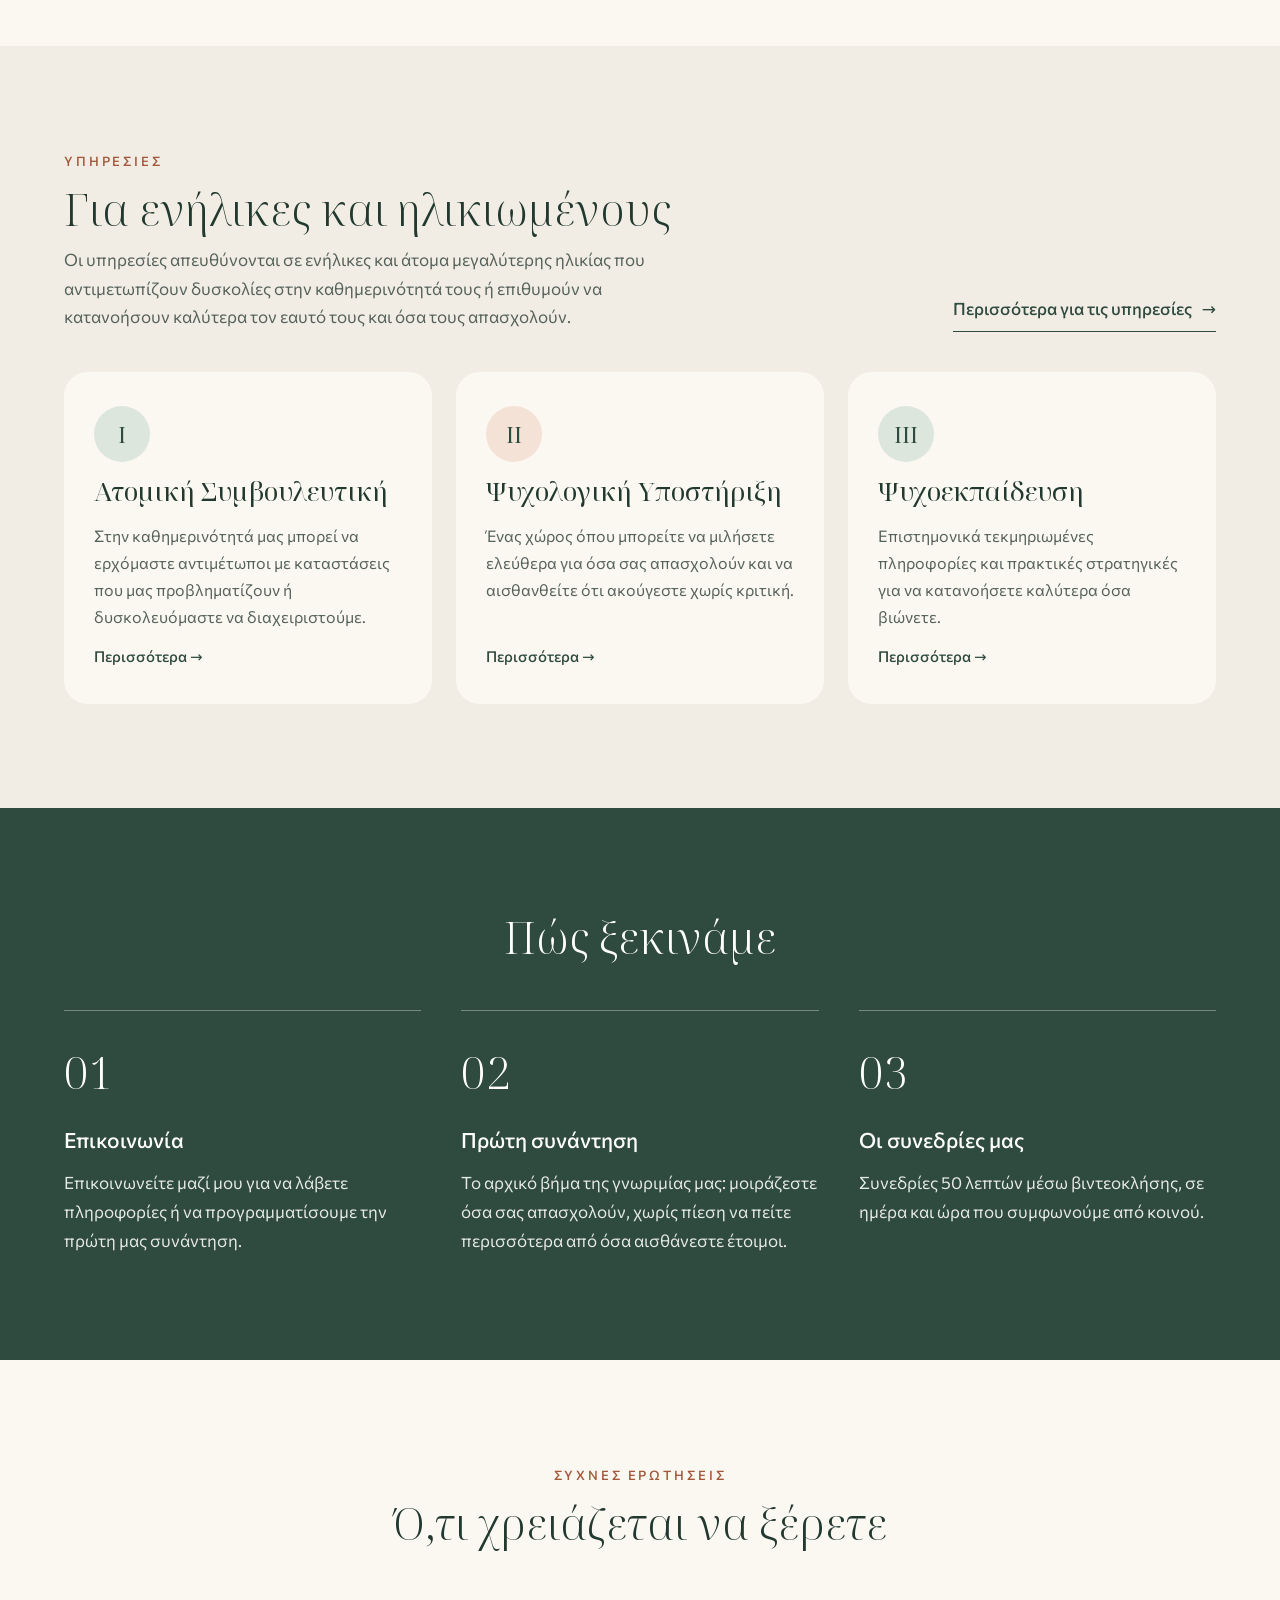
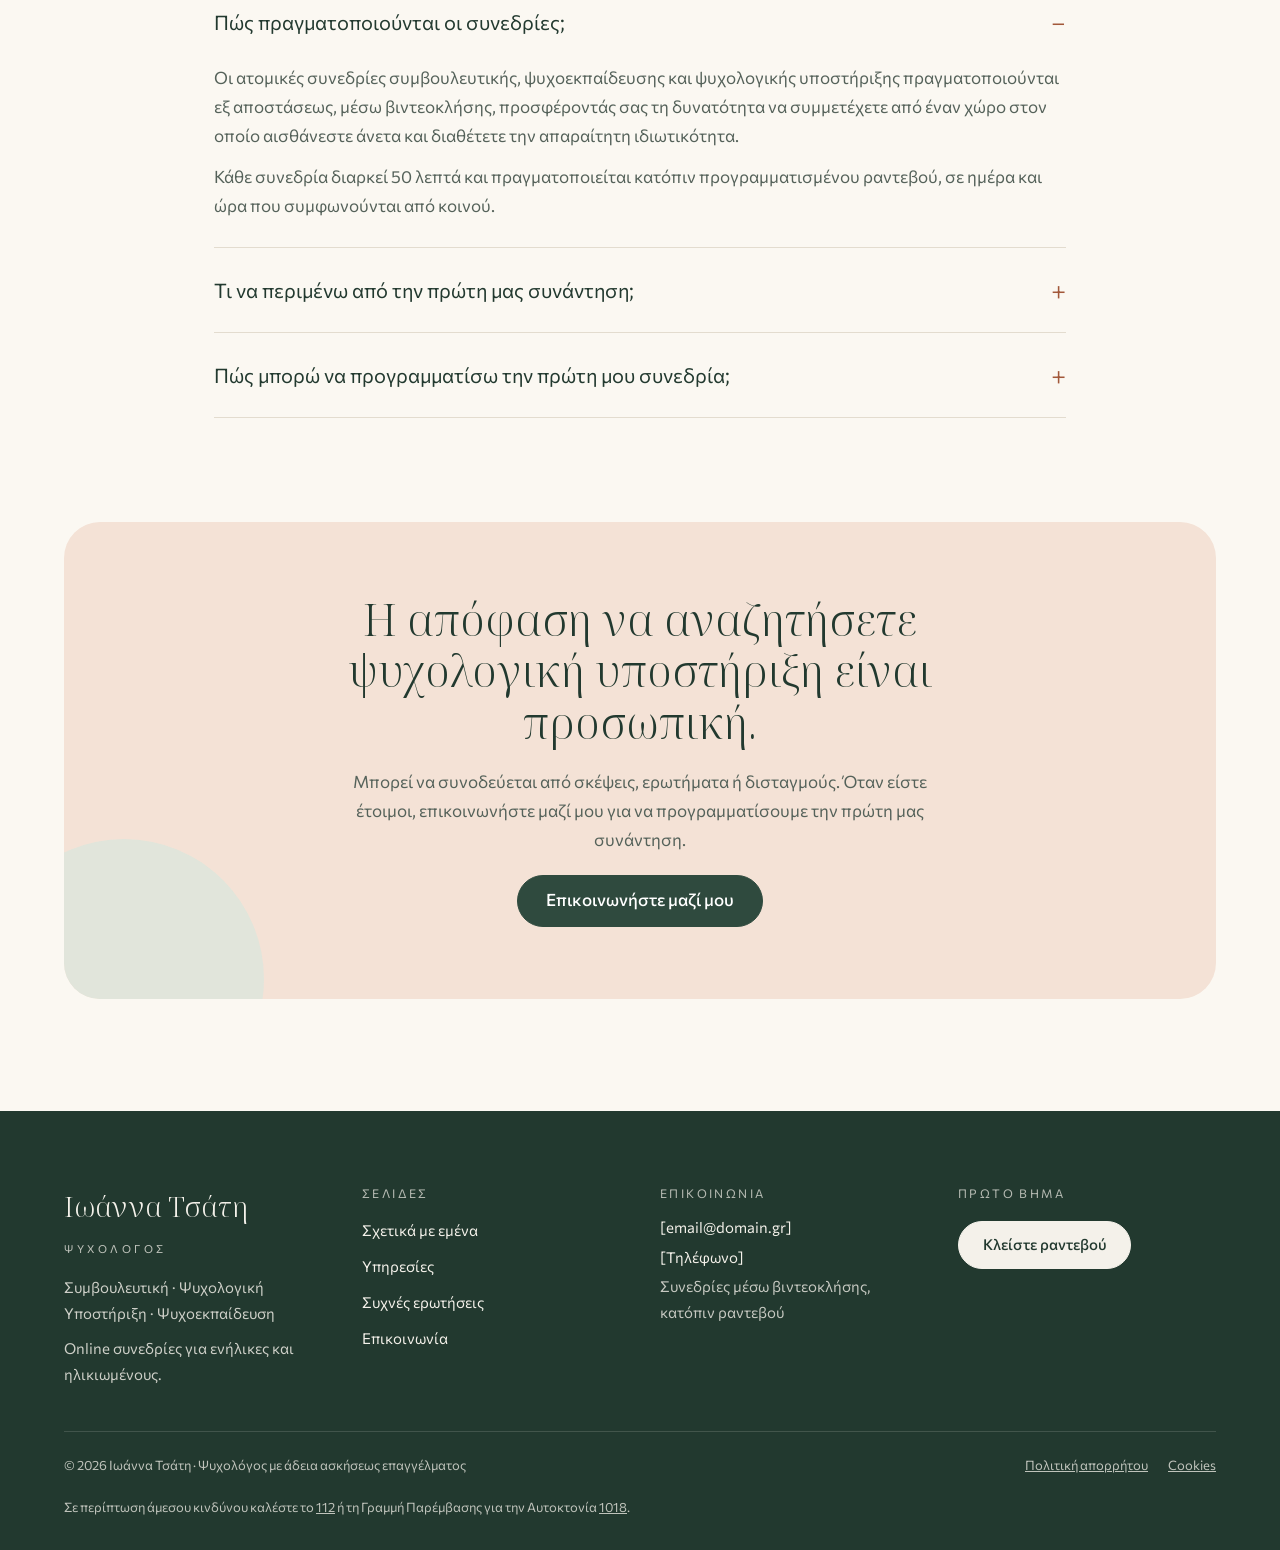
==== commit 66c3fae4: "v2 changes from Ιωάννα: portrait, practicum, service texts and order - Portrait on Αρχική and Σχετικ" ====
--- a/index.html
+++ b/index.html
@@ -4,7 +4,7 @@
 <meta charset="utf-8">
 <meta name="viewport" content="width=device-width, initial-scale=1">
 <title>Ιωάννα Τσάτη — Ψυχολόγος · Online συνεδρίες</title>
-<meta name="description" content="Ιωάννα Τσάτη, Ψυχολόγος. Ατομικές διαδικτυακές συνεδρίες ενηλίκων και ηλικιωμένων: Συμβουλευτική, Ψυχοεκπαίδευση, Ψυχολογική Υποστήριξη.">
+<meta name="description" content="Ιωάννα Τσάτη, Ψυχολόγος. Ατομικές διαδικτυακές συνεδρίες ενηλίκων και ηλικιωμένων: Συμβουλευτική, Ψυχολογική Υποστήριξη, Ψυχοεκπαίδευση.">
 <meta name="theme-color" content="#FBF8F2">
 <link rel="icon" href="assets/img/logo.jpg">
 <link rel="preload" href="assets/fonts/noto-serif-display-greek-wght-normal.woff2" as="font" type="font/woff2" crossorigin>
@@ -43,7 +43,7 @@
 <div class="hero-text">
 <div class="eyebrow">Ψυχολόγος · Online συνεδρίες</div>
 <h1 class="display h1">Ατομικές διαδικτυακές συνεδρίες ενηλίκων και ηλικιωμένων</h1>
-<p class="dots">Συμβουλευτική <span class="dot" aria-hidden="true"></span> Ψυχοεκπαίδευση <span class="dot" aria-hidden="true"></span> Ψυχολογική Υποστήριξη</p>
+<p class="dots">Συμβουλευτική <span class="dot" aria-hidden="true"></span> Ψυχολογική Υποστήριξη <span class="dot" aria-hidden="true"></span> Ψυχοεκπαίδευση</p>
 <p class="lead">Συνεδρίες μέσω βιντεοκλήσης, από έναν χώρο στον οποίο αισθάνεστε άνετα και διαθέτετε την απαραίτητη ιδιωτικότητα.</p>
 <div class="btn-row" style="margin-top: 6px">
 <a class="btn btn-primary" href="contact.html">Κλείστε ραντεβού</a>
@@ -69,7 +69,7 @@
 
 <section class="wrap section split">
 <div style="flex: 1 1 360px">
-<div class="photo-ph">[Φωτογραφία της Ιωάννας]</div>
+<img class="portrait" src="assets/img/ioanna-portrait.jpg" alt="Η ψυχολόγος Ιωάννα Τσάτη" width="900" height="1597">
 </div>
 <div class="stack" style="flex: 1 1 500px">
 <div class="eyebrow">Σχετικά με εμένα</div>
@@ -86,6 +86,7 @@
 <div class="stack" style="gap: 12px">
 <div class="eyebrow">Υπηρεσίες</div>
 <h2 class="display h2">Για ενήλικες και ηλικιωμένους</h2>
+<p class="muted" style="max-width: 640px">Οι υπηρεσίες απευθύνονται σε ενήλικες και άτομα μεγαλύτερης ηλικίας που αντιμετωπίζουν δυσκολίες στην καθημερινότητά τους ή επιθυμούν να κατανοήσουν καλύτερα τον εαυτό τους και όσα τους απασχολούν.</p>
 </div>
 <a class="link-line" href="services.html">Περισσότερα για τις υπηρεσίες <span aria-hidden="true">→</span></a>
 </div>
@@ -93,19 +94,19 @@
 <a class="card" href="services.html#symvouleftiki">
 <div class="num tint-sage">I</div>
 <h3>Ατομική Συμβουλευτική</h3>
-<p>Ένας χώρος για να μιλήσετε για ό,τι σας απασχολεί και να αναζητήσουμε μαζί τρόπους διαχείρισης.</p>
+<p>Στην καθημερινότητά μας μπορεί να ερχόμαστε αντιμέτωποι με καταστάσεις που μας προβληματίζουν ή δυσκολευόμαστε να διαχειριστούμε.</p>
 <span class="more">Περισσότερα →</span>
 </a>
+<a class="card" href="services.html#ypostirixi">
+<div class="num tint-peach">II</div>
+<h3>Ψυχολογική Υποστήριξη</h3>
+<p>Ένας χώρος όπου μπορείτε να μιλήσετε ελεύθερα για όσα σας απασχολούν και να αισθανθείτε ότι ακούγεστε χωρίς κριτική.</p>
+<span class="more">Περισσότερα →</span>
+</a>
 <a class="card" href="services.html#psychoekpaidefsi">
-<div class="num tint-peach">II</div>
+<div class="num tint-sage">III</div>
 <h3>Ψυχοεκπαίδευση</h3>
-<p>Κατανόηση των δυσκολιών σας: τι συμβαίνει, γιατί συμβαίνει και ποια εργαλεία μπορούν να βοηθήσουν.</p>
-<span class="more">Περισσότερα →</span>
-</a>
-<a class="card" href="services.html#ypostirixi">
-<div class="num tint-sage">III</div>
-<h3>Ψυχολογική Υποστήριξη</h3>
-<p>Στήριξη σε δύσκολες περιόδους, αλλαγές και μεταβάσεις της ζωής, σε κάθε ηλικία.</p>
+<p>Επιστημονικά τεκμηριωμένες πληροφορίες και πρακτικές στρατηγικές για να κατανοήσετε καλύτερα όσα βιώνετε.</p>
 <span class="more">Περισσότερα →</span>
 </a>
 </div>
@@ -171,7 +172,7 @@
 <div class="footer-col" style="gap: 10px">
 <div class="footer-name">Ιωάννα Τσάτη</div>
 <div class="footer-role">ΨΥΧΟΛΟΓΟΣ</div>
-<p style="margin-top: 6px">Συμβουλευτική · Ψυχοεκπαίδευση · Ψυχολογική Υποστήριξη</p>
+<p style="margin-top: 6px">Συμβουλευτική · Ψυχολογική Υποστήριξη · Ψυχοεκπαίδευση</p>
 <p>Online συνεδρίες για ενήλικες και ηλικιωμένους.</p>
 </div>
 <nav class="footer-col" aria-label="Σελίδες">
--- a/assets/css/style.css
+++ b/assets/css/style.css
@@ -193,10 +193,12 @@
 .stack { display: flex; flex-direction: column; gap: 18px; }
 .split { display: flex; flex-wrap: wrap; gap: 64px; align-items: center; }
 .split > * { min-width: 0; }
-.photo-ph {
-  aspect-ratio: 4 / 5; border-radius: 220px 220px 24px 24px; background: var(--peach);
-  display: flex; align-items: center; justify-content: center; color: var(--muted);
-  font-size: 15px; text-align: center; padding: 24px;
+.portrait {
+  width: 100%; height: auto; aspect-ratio: 4 / 5; object-fit: cover; object-position: 50% 20%;
+  border-radius: 220px 220px 24px 24px; background: var(--peach);
+}
+@media (max-width: 600px) {
+  .portrait { aspect-ratio: 4 / 4.4; object-position: 50% 18%; border-radius: 160px 160px 18px 18px; }
 }
 .section-head { display: flex; flex-wrap: wrap; justify-content: space-between; align-items: flex-end; gap: 16px; }
 .section-head .link-line { align-self: auto; }
@@ -268,7 +270,8 @@
 /* About page */
 .about-photo { flex: 1 1 380px; position: relative; }
 .about-photo .blob { position: absolute; width: 240px; height: 240px; border-radius: 50%; background: var(--sage); left: -40px; top: -30px; }
-.about-photo .photo-ph { position: relative; border-radius: 240px 240px 28px 28px; }
+.about-photo .portrait { position: relative; border-radius: 240px 240px 28px 28px; }
+@media (max-width: 600px) { .about-photo .portrait { border-radius: 160px 160px 18px 18px; } }
 .timeline { list-style: none; margin: 0; padding: 0; display: flex; flex-direction: column; }
 .timeline li { display: flex; gap: 28px; padding: 22px 0; border-bottom: 1px solid var(--line); }
 .timeline .tag { flex: 0 0 120px; font-family: var(--serif); font-size: 20px; color: var(--clay); }
@@ -301,6 +304,11 @@
 .svc-panel .btn { align-self: flex-start; margin-top: 8px; min-height: 50px; padding: 0 26px; }
 .pills { display: flex; flex-wrap: wrap; gap: 8px; }
 .pill { background: var(--bg); border-radius: 999px; padding: 6px 16px; font-size: 14px; color: var(--muted); }
+.pills-sand .pill { background: var(--sand); }
+.svc-panel .body { color: #4A5650; }
+.topics { display: flex; flex-direction: column; gap: 10px; margin-top: 4px; }
+.topics .pill { font-size: 15px; color: var(--ink); }
+.svc-note { padding: 14px 18px; background: var(--bg); border-radius: 16px; color: var(--muted); font-size: 16px; }
 @media (max-width: 600px) {
   .svc-panel { padding: 28px 22px; border-radius: 24px; }
   .svc-panel h2 { font-size: 32px; }
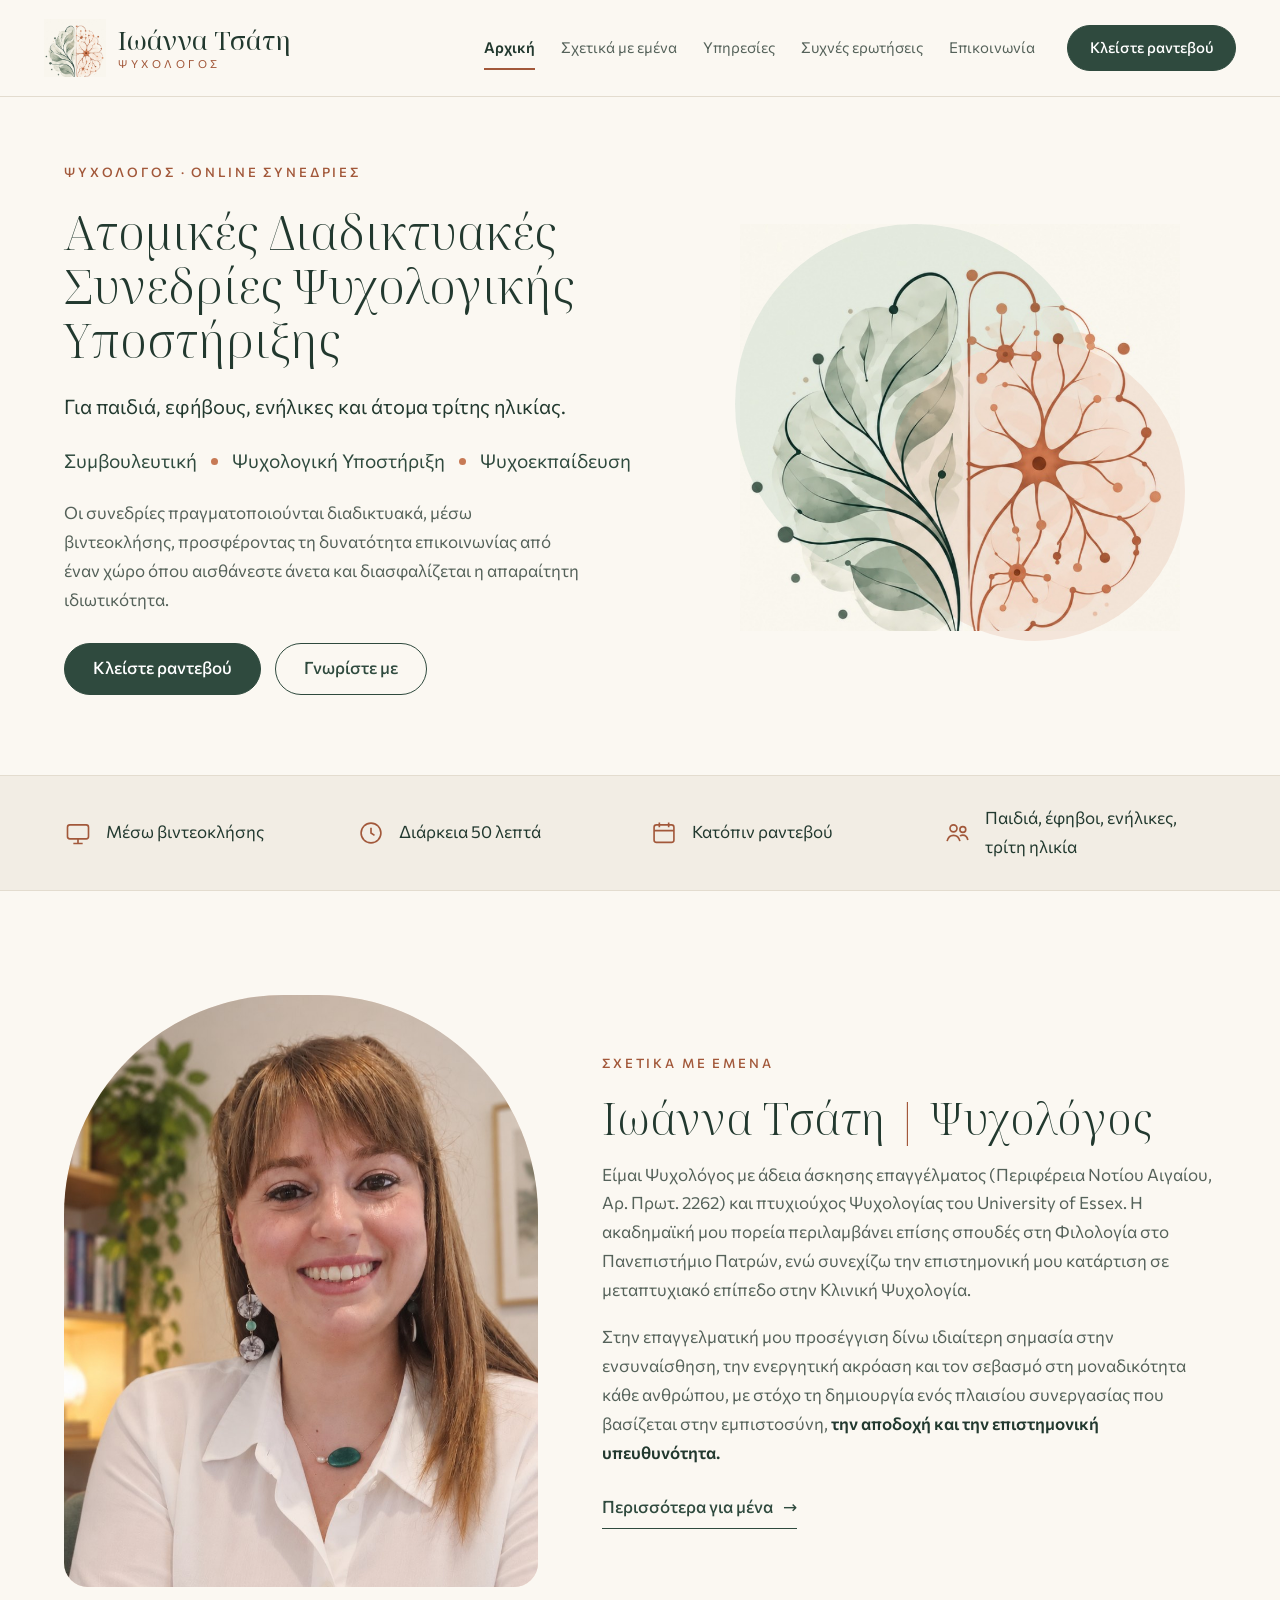
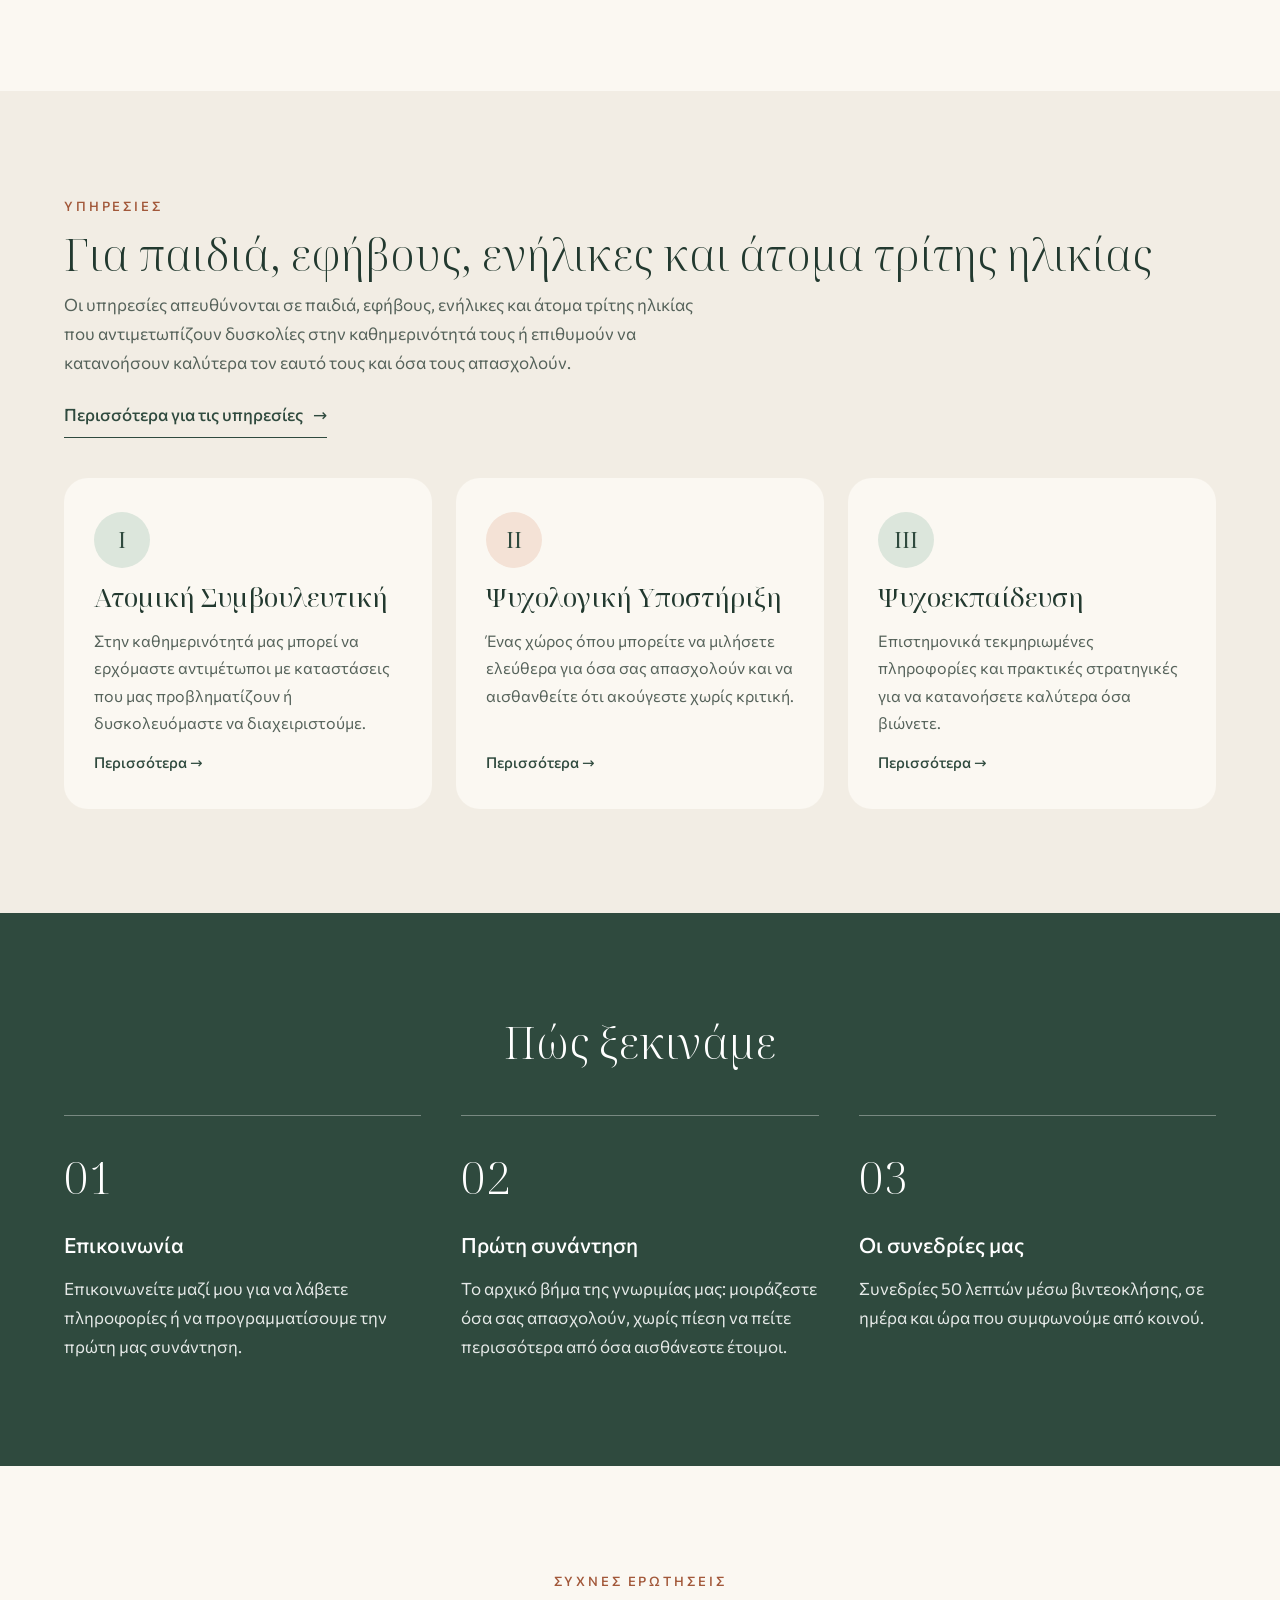
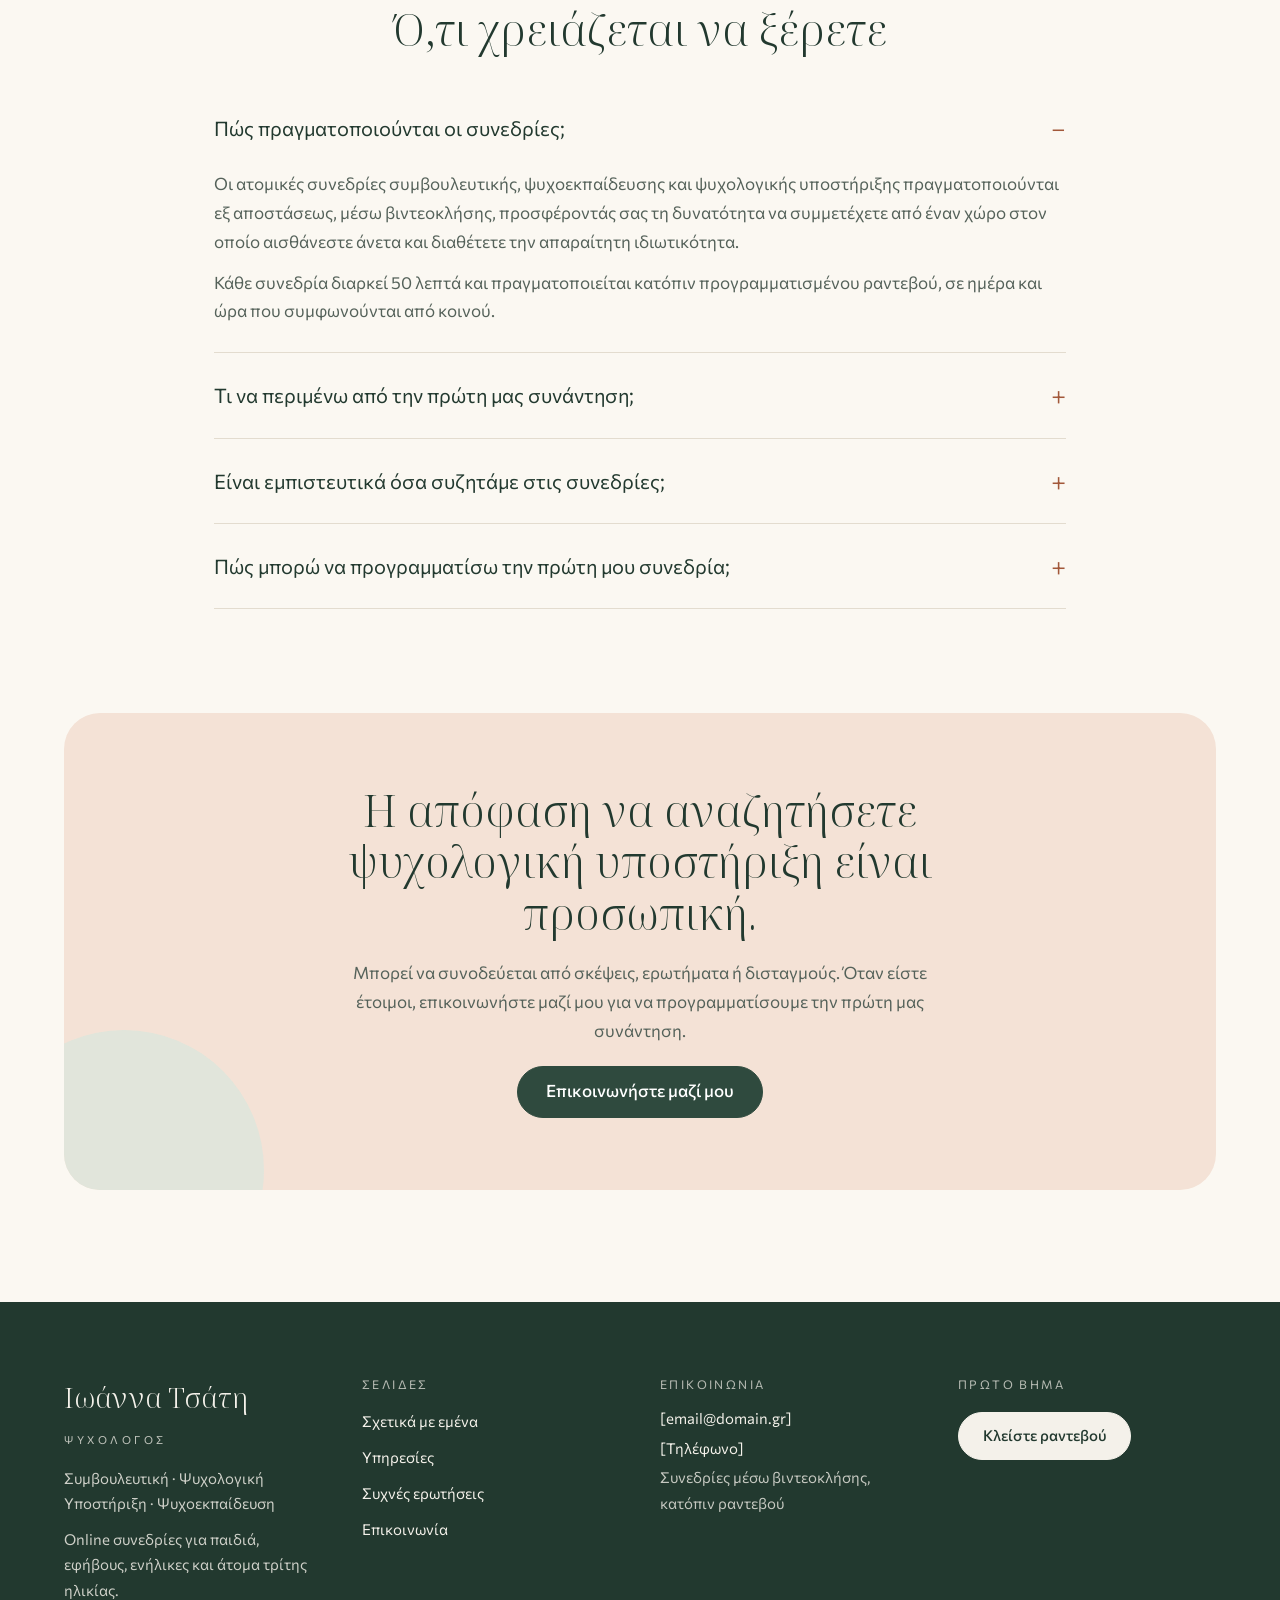
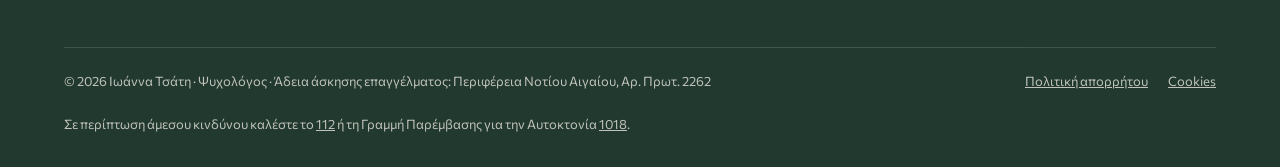
==== commit 91770bfe: "v3 changes from Ιωάννα: wider audience, new bio, approach, confidentiality FAQ - Audience everywhere" ====
--- a/index.html
+++ b/index.html
@@ -4,7 +4,7 @@
 <meta charset="utf-8">
 <meta name="viewport" content="width=device-width, initial-scale=1">
 <title>Ιωάννα Τσάτη — Ψυχολόγος · Online συνεδρίες</title>
-<meta name="description" content="Ιωάννα Τσάτη, Ψυχολόγος. Ατομικές διαδικτυακές συνεδρίες ενηλίκων και ηλικιωμένων: Συμβουλευτική, Ψυχολογική Υποστήριξη, Ψυχοεκπαίδευση.">
+<meta name="description" content="Ιωάννα Τσάτη, Ψυχολόγος. Ατομικές διαδικτυακές συνεδρίες ψυχολογικής υποστήριξης για παιδιά, εφήβους, ενήλικες και άτομα τρίτης ηλικίας: Συμβουλευτική, Ψυχολογική Υποστήριξη, Ψυχοεκπαίδευση.">
 <meta name="theme-color" content="#FBF8F2">
 <link rel="icon" href="assets/img/logo.jpg">
 <link rel="preload" href="assets/fonts/noto-serif-display-greek-wght-normal.woff2" as="font" type="font/woff2" crossorigin>
@@ -42,9 +42,10 @@
 <div class="wrap">
 <div class="hero-text">
 <div class="eyebrow">Ψυχολόγος · Online συνεδρίες</div>
-<h1 class="display h1">Ατομικές διαδικτυακές συνεδρίες ενηλίκων και ηλικιωμένων</h1>
+<h1 class="display h1 h1-long">Ατομικές Διαδικτυακές Συνεδρίες Ψυχολογικής Υποστήριξης</h1>
+<p class="audience">Για παιδιά, εφήβους, ενήλικες και άτομα τρίτης ηλικίας.</p>
 <p class="dots">Συμβουλευτική <span class="dot" aria-hidden="true"></span> Ψυχολογική Υποστήριξη <span class="dot" aria-hidden="true"></span> Ψυχοεκπαίδευση</p>
-<p class="lead">Συνεδρίες μέσω βιντεοκλήσης, από έναν χώρο στον οποίο αισθάνεστε άνετα και διαθέτετε την απαραίτητη ιδιωτικότητα.</p>
+<p class="lead">Οι συνεδρίες πραγματοποιούνται διαδικτυακά, μέσω βιντεοκλήσης, προσφέροντας τη δυνατότητα επικοινωνίας από έναν χώρο όπου αισθάνεστε άνετα και διασφαλίζεται η απαραίτητη ιδιωτικότητα.</p>
 <div class="btn-row" style="margin-top: 6px">
 <a class="btn btn-primary" href="contact.html">Κλείστε ραντεβού</a>
 <a class="btn btn-outline" href="about.html">Γνωρίστε με</a>
@@ -63,7 +64,7 @@
 <div class="fact"><svg aria-hidden="true" width="28" height="28" viewBox="0 0 24 24" fill="none" stroke="#A2583A" stroke-width="1.4"><rect x="3" y="5" width="18" height="12" rx="2"/><path d="M8 21h8M12 17v4"/></svg><span>Μέσω βιντεοκλήσης</span></div>
 <div class="fact"><svg aria-hidden="true" width="28" height="28" viewBox="0 0 24 24" fill="none" stroke="#A2583A" stroke-width="1.4"><circle cx="12" cy="12" r="8.5"/><path d="M12 7.5V12l3 2"/></svg><span>Διάρκεια 50 λεπτά</span></div>
 <div class="fact"><svg aria-hidden="true" width="28" height="28" viewBox="0 0 24 24" fill="none" stroke="#A2583A" stroke-width="1.4"><rect x="3.5" y="5" width="17" height="15" rx="2"/><path d="M3.5 10h17M8 3v4M16 3v4"/></svg><span>Κατόπιν ραντεβού</span></div>
-<div class="fact"><svg aria-hidden="true" width="28" height="28" viewBox="0 0 24 24" fill="none" stroke="#A2583A" stroke-width="1.4"><circle cx="9" cy="8" r="3"/><circle cx="17" cy="9" r="2.5"/><path d="M3.5 19c.8-3.2 2.8-5 5.5-5s4.7 1.8 5.5 5M14.5 14.5c.8-.5 1.6-.7 2.5-.7 2.2 0 3.7 1.4 4.3 4.2"/></svg><span>Ενήλικες &amp; ηλικιωμένοι</span></div>
+<div class="fact"><svg aria-hidden="true" width="28" height="28" viewBox="0 0 24 24" fill="none" stroke="#A2583A" stroke-width="1.4"><circle cx="9" cy="8" r="3"/><circle cx="17" cy="9" r="2.5"/><path d="M3.5 19c.8-3.2 2.8-5 5.5-5s4.7 1.8 5.5 5M14.5 14.5c.8-.5 1.6-.7 2.5-.7 2.2 0 3.7 1.4 4.3 4.2"/></svg><span>Παιδιά, έφηβοι, ενήλικες, τρίτη ηλικία</span></div>
 </div>
 </section>
 
@@ -73,9 +74,9 @@
 </div>
 <div class="stack" style="flex: 1 1 500px">
 <div class="eyebrow">Σχετικά με εμένα</div>
-<h2 class="display h2">Ονομάζομαι Ιωάννα Τσάτη</h2>
-<p class="muted">Είμαι Ψυχολόγος με άδεια ασκήσεως επαγγέλματος. Γεννήθηκα και μεγάλωσα στην Πάτρα. Σπούδασα Φιλολογία στο Πανεπιστήμιο Πατρών και Ψυχολογία στο University of Essex, σε συνεργασία με το Aegean College, όπου σήμερα συνεχίζω με το μεταπτυχιακό στην Κλινική Ψυχολογία.</p>
-<p class="muted">Στην επαγγελματική μου πορεία δίνω ιδιαίτερη σημασία στον σεβασμό της μοναδικότητας κάθε ανθρώπου, στην προσεκτική ακρόαση και στη δημιουργία ενός πλαισίου επικοινωνίας που χαρακτηρίζεται από αποδοχή, εμπιστοσύνη και επιστημονική υπευθυνότητα.</p>
+<h2 class="display h2">Ιωάννα Τσάτη <span class="clay">|</span> Ψυχολόγος</h2>
+<p class="muted">Είμαι Ψυχολόγος με άδεια άσκησης επαγγέλματος (Περιφέρεια Νοτίου Αιγαίου, Αρ. Πρωτ. 2262) και πτυχιούχος Ψυχολογίας του University of Essex. Η ακαδημαϊκή μου πορεία περιλαμβάνει επίσης σπουδές στη Φιλολογία στο Πανεπιστήμιο Πατρών, ενώ συνεχίζω την επιστημονική μου κατάρτιση σε μεταπτυχιακό επίπεδο στην Κλινική Ψυχολογία.</p>
+<p class="muted">Στην επαγγελματική μου προσέγγιση δίνω ιδιαίτερη σημασία στην ενσυναίσθηση, την ενεργητική ακρόαση και τον σεβασμό στη μοναδικότητα κάθε ανθρώπου, με στόχο τη δημιουργία ενός πλαισίου συνεργασίας που βασίζεται στην εμπιστοσύνη, <strong class="ink">την αποδοχή και την επιστημονική υπευθυνότητα.</strong></p>
 <a class="link-line" href="about.html">Περισσότερα για μένα <span aria-hidden="true">→</span></a>
 </div>
 </section>
@@ -85,8 +86,8 @@
 <div class="section-head">
 <div class="stack" style="gap: 12px">
 <div class="eyebrow">Υπηρεσίες</div>
-<h2 class="display h2">Για ενήλικες και ηλικιωμένους</h2>
-<p class="muted" style="max-width: 640px">Οι υπηρεσίες απευθύνονται σε ενήλικες και άτομα μεγαλύτερης ηλικίας που αντιμετωπίζουν δυσκολίες στην καθημερινότητά τους ή επιθυμούν να κατανοήσουν καλύτερα τον εαυτό τους και όσα τους απασχολούν.</p>
+<h2 class="display h2">Για παιδιά, εφήβους, ενήλικες και άτομα τρίτης ηλικίας</h2>
+<p class="muted" style="max-width: 640px">Οι υπηρεσίες απευθύνονται σε παιδιά, εφήβους, ενήλικες και άτομα τρίτης ηλικίας που αντιμετωπίζουν δυσκολίες στην καθημερινότητά τους ή επιθυμούν να κατανοήσουν καλύτερα τον εαυτό τους και όσα τους απασχολούν.</p>
 </div>
 <a class="link-line" href="services.html">Περισσότερα για τις υπηρεσίες <span aria-hidden="true">→</span></a>
 </div>
@@ -147,6 +148,15 @@
 </div>
 </details>
 <details class="faq-item" name="faq">
+<summary>Είναι εμπιστευτικά όσα συζητάμε στις συνεδρίες;<span class="sign" aria-hidden="true"></span></summary>
+<div class="answer">
+<p>Η εχεμύθεια και ο σεβασμός στην ιδιωτικότητα αποτελούν θεμελιώδεις αρχές της συνεργασίας μας.</p>
+<p>Όσα μοιράζεστε κατά τη διάρκεια των συνεδριών αντιμετωπίζονται με εμπιστευτικότητα, σύμφωνα με τις αρχές της επαγγελματικής δεοντολογίας και την ισχύουσα νομοθεσία.</p>
+<p>Η εμπιστευτικότητα υπόκειται σε συγκεκριμένα νομικά και δεοντολογικά όρια, τα οποία διευκρινίζονται κατά την έναρξη της συνεργασίας μας.</p>
+<p>Στην περίπτωση παιδιών και εφήβων, δίνεται ιδιαίτερη σημασία στην προστασία της ιδιωτικότητάς τους, λαμβάνοντας παράλληλα υπόψη τις υποχρεώσεις ενημέρωσης των γονέων ή κηδεμόνων και τις ανάγκες ασφάλειας και προστασίας τους.</p>
+</div>
+</details>
+<details class="faq-item" name="faq">
 <summary>Πώς μπορώ να προγραμματίσω την πρώτη μου συνεδρία;<span class="sign" aria-hidden="true"></span></summary>
 <div class="answer">
 <p>Η απόφαση να αναζητήσετε ψυχολογική υποστήριξη είναι προσωπική και μπορεί να συνοδεύεται από σκέψεις, ερωτήματα ή δισταγμούς.</p>
@@ -173,7 +183,7 @@
 <div class="footer-name">Ιωάννα Τσάτη</div>
 <div class="footer-role">ΨΥΧΟΛΟΓΟΣ</div>
 <p style="margin-top: 6px">Συμβουλευτική · Ψυχολογική Υποστήριξη · Ψυχοεκπαίδευση</p>
-<p>Online συνεδρίες για ενήλικες και ηλικιωμένους.</p>
+<p>Online συνεδρίες για παιδιά, εφήβους, ενήλικες και άτομα τρίτης ηλικίας.</p>
 </div>
 <nav class="footer-col" aria-label="Σελίδες">
 <div class="footer-label">ΣΕΛΙΔΕΣ</div>
@@ -194,7 +204,7 @@
 </div>
 </div>
 <div class="footer-bottom">
-<span>© 2026 Ιωάννα Τσάτη · Ψυχολόγος με άδεια ασκήσεως επαγγέλματος</span>
+<span>© 2026 Ιωάννα Τσάτη · Ψυχολόγος · Άδεια άσκησης επαγγέλματος: Περιφέρεια Νοτίου Αιγαίου, Αρ. Πρωτ. 2262</span>
 <nav aria-label="Νομικά"><a href="privacy.html">Πολιτική απορρήτου</a><a href="privacy.html#cookies">Cookies</a></nav>
 </div>
 <p class="footer-help">Σε περίπτωση άμεσου κινδύνου καλέστε το <a href="tel:112">112</a> ή τη Γραμμή Παρέμβασης για την Αυτοκτονία <a href="tel:1018">1018</a>.</p>
--- a/assets/css/style.css
+++ b/assets/css/style.css
@@ -77,7 +77,10 @@
 .eyebrow { font-size: 13px; letter-spacing: .22em; color: var(--clay); font-weight: 500; text-transform: uppercase; }
 .display { font-family: var(--serif); font-weight: 300; line-height: 1.1; }
 .h1 { font-size: clamp(2.5rem, 4.6vw, 3.9rem); }
+.h1-long { font-size: clamp(2.2rem, 3.7vw, 3.3rem); line-height: 1.14; }
 .h2 { font-size: clamp(2rem, 3.4vw, 3rem); line-height: 1.15; }
+.clay { color: var(--clay); }
+.ink { color: var(--ink); font-weight: 600; }
 .muted { color: var(--muted); }
 .crumbs { font-size: 14px; color: var(--muted); }
 .crumbs a { text-decoration: none; }
@@ -166,6 +169,7 @@
 .hero { overflow: hidden; }
 .hero .wrap { padding-top: 64px; padding-bottom: 80px; display: flex; flex-wrap: wrap; align-items: center; gap: 48px; }
 .hero-text { flex: 1 1 480px; min-width: 0; display: flex; flex-direction: column; gap: 22px; }
+.hero-text .audience { font-size: 20px; }
 .hero-text .lead { max-width: 520px; color: var(--muted); }
 .hero-art { flex: 1 1 400px; min-width: 0; display: flex; justify-content: center; position: relative; }
 .hero-art .blob-a { position: absolute; width: 360px; height: 360px; border-radius: 50%; background: var(--sage); top: 0; left: 6%; opacity: .7; }
@@ -178,6 +182,7 @@
   .hero-art .blob-a { width: 220px; height: 220px; left: auto; right: -40px; }
   .hero-art .blob-b { width: 160px; height: 160px; right: auto; left: 10%; }
   .hero-text .h1 { font-size: 31px; line-height: 1.15; }
+  .hero-text .audience { font-size: 17px; }
   .hero-text .dots { font-size: 16px; }
 }
 
@@ -279,10 +284,11 @@
 .timeline strong { font-weight: 500; }
 .timeline .place { color: var(--muted); font-size: 16px; }
 @media (max-width: 600px) { .timeline li { flex-direction: column; gap: 4px; } .timeline .tag { flex-basis: auto; } }
-.values { display: grid; grid-template-columns: repeat(auto-fit, minmax(280px, 1fr)); gap: 24px; }
-.value { border-radius: 28px; padding: 36px; display: flex; flex-direction: column; gap: 12px; }
-.value h3 { font-family: var(--serif); font-weight: 400; font-size: 26px; line-height: 1.25; }
-.value p { color: var(--muted); }
+.timeline .status { color: var(--clay); font-size: 15px; }
+.approach-lead { font-family: var(--serif); font-size: 24px; line-height: 1.45; font-weight: 300; }
+.keywords { display: grid; grid-template-columns: repeat(auto-fit, minmax(220px, 1fr)); gap: 16px; }
+.keyword { border-radius: 24px; padding: 26px 28px; font-family: var(--serif); font-size: 22px; line-height: 1.3; }
+@media (max-width: 600px) { .approach-lead { font-size: 21px; } .keyword { padding: 20px 22px; font-size: 20px; } }
 
 /* Services page */
 .svc-layout { display: flex; flex-wrap: wrap; gap: 32px; align-items: flex-start; }
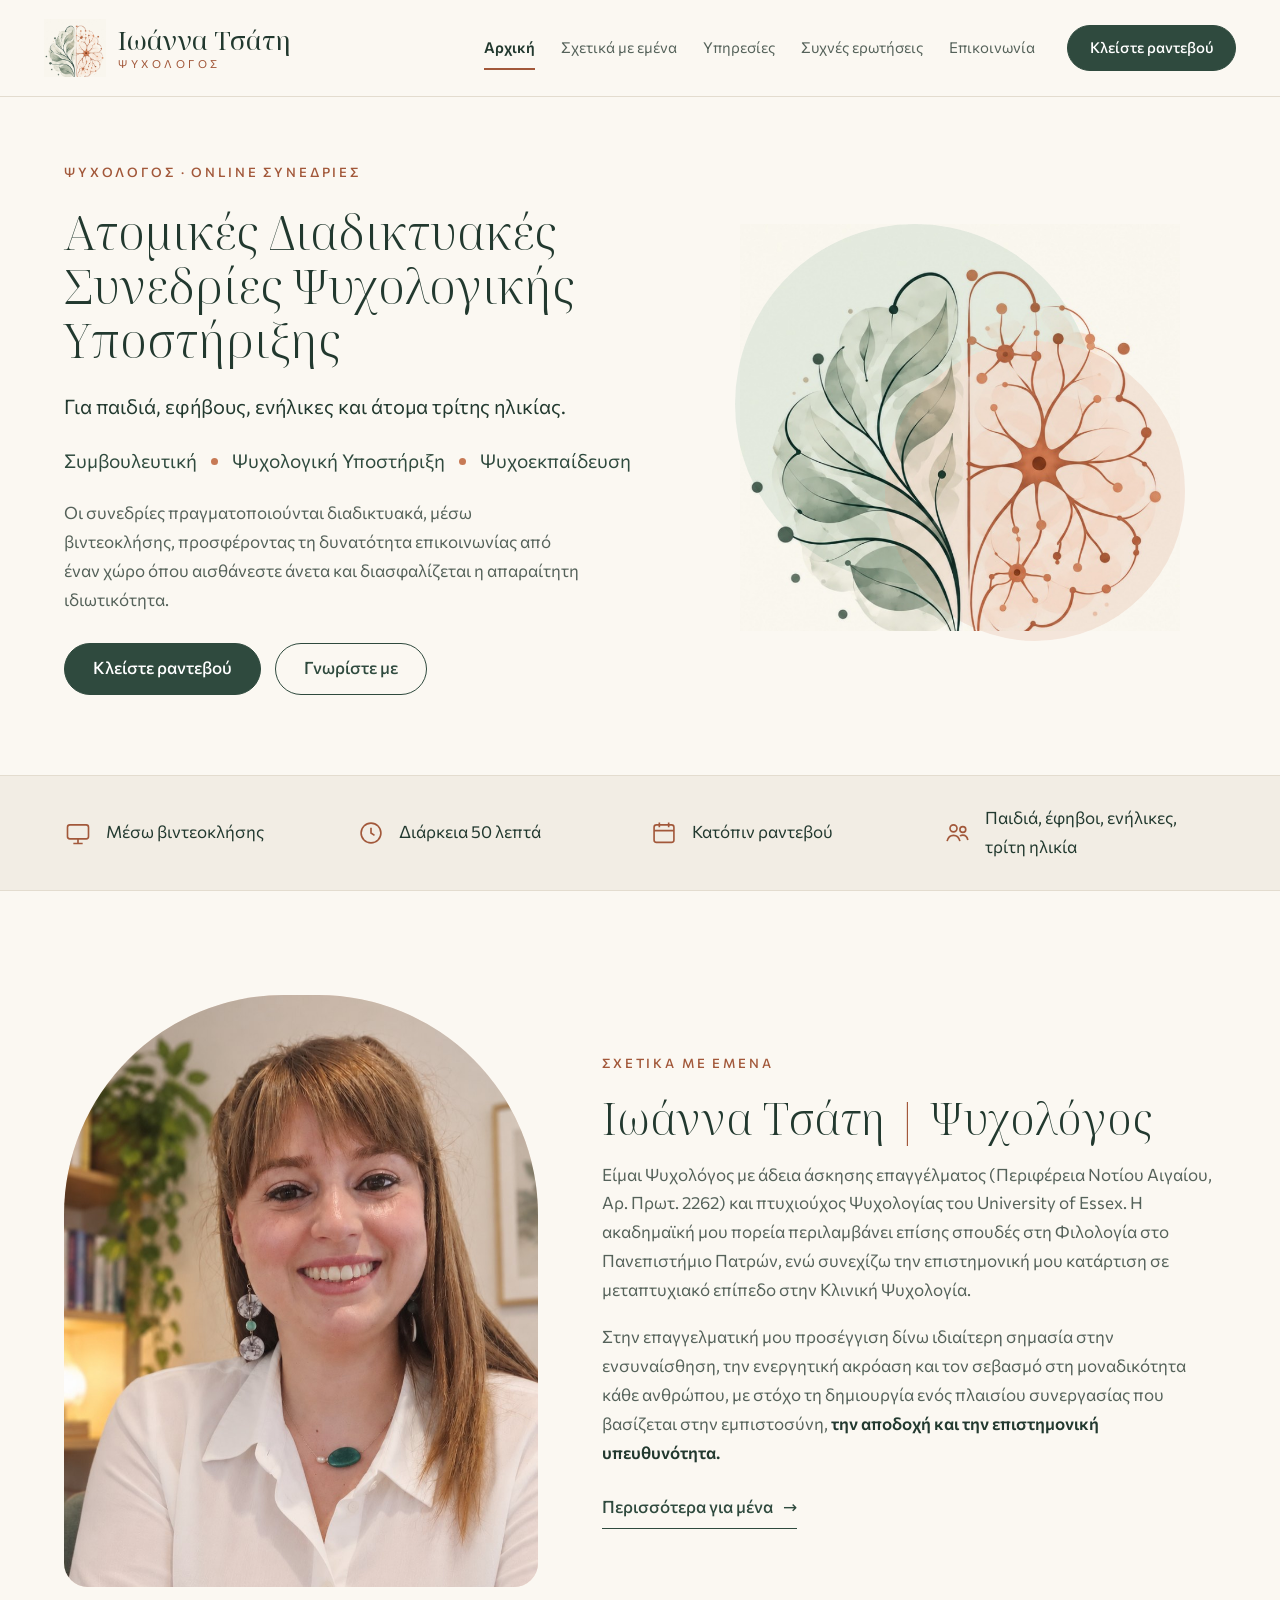
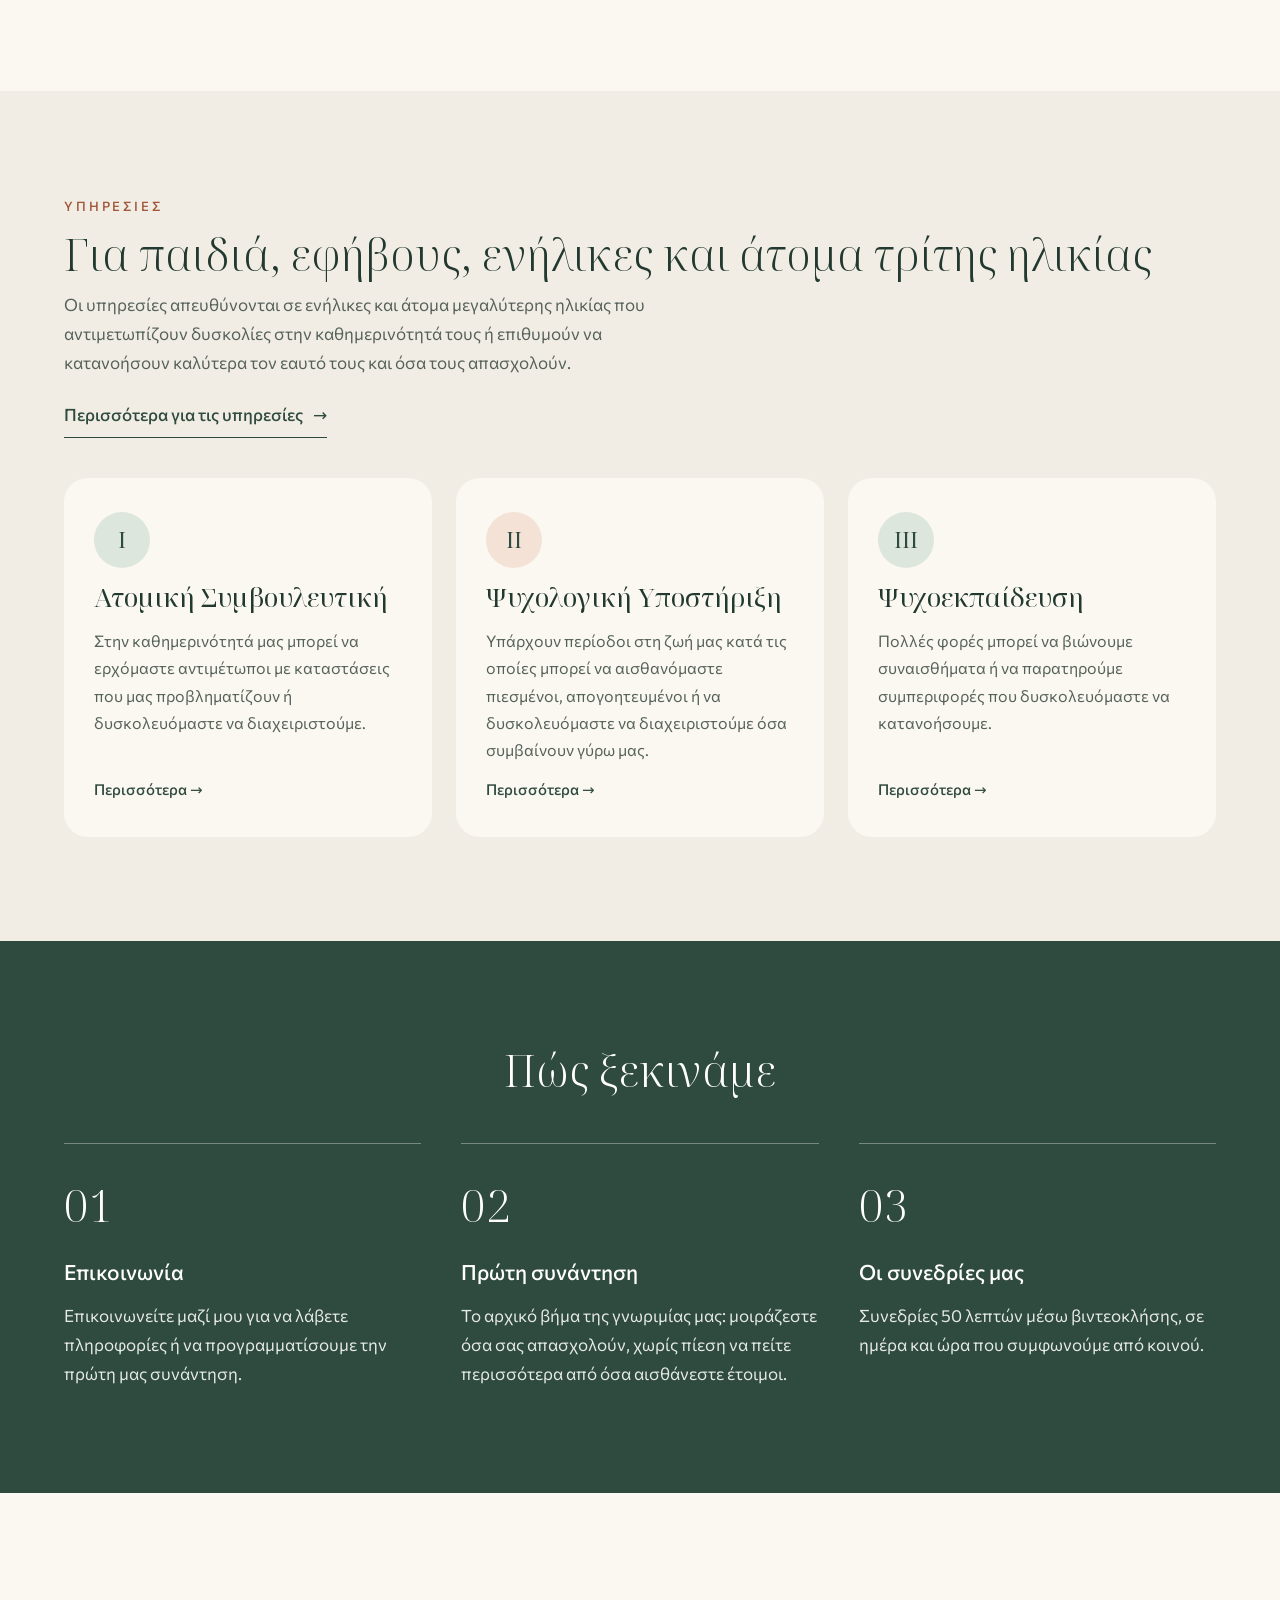
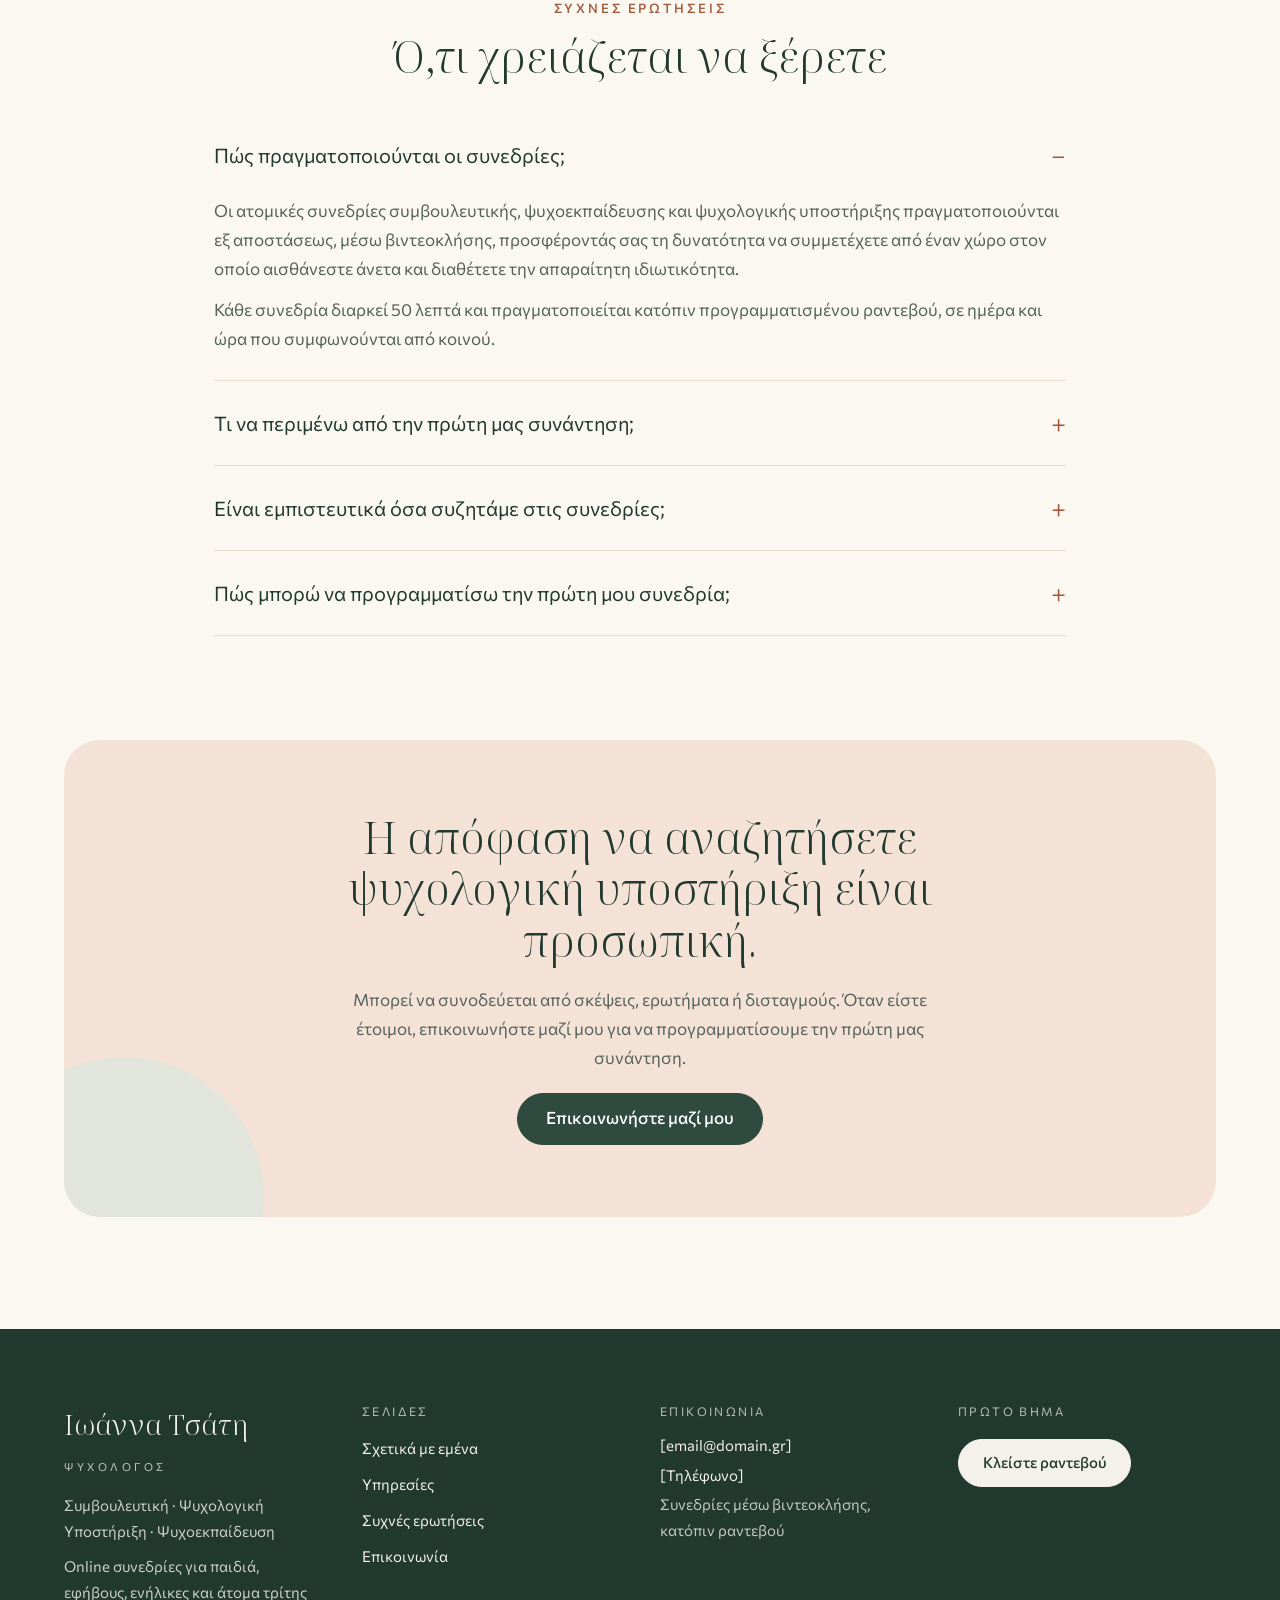
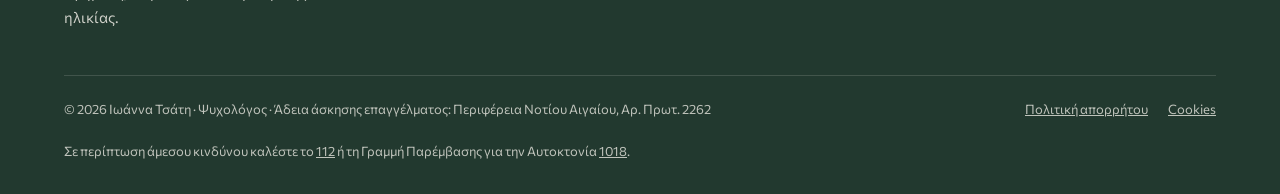
==== commit d30740e8: "Use Ioanna's own words verbatim where we had adapted them - Services intro (Αρχική + Υπηρεσίες): her" ====
--- a/index.html
+++ b/index.html
@@ -87,7 +87,7 @@
 <div class="stack" style="gap: 12px">
 <div class="eyebrow">Υπηρεσίες</div>
 <h2 class="display h2">Για παιδιά, εφήβους, ενήλικες και άτομα τρίτης ηλικίας</h2>
-<p class="muted" style="max-width: 640px">Οι υπηρεσίες απευθύνονται σε παιδιά, εφήβους, ενήλικες και άτομα τρίτης ηλικίας που αντιμετωπίζουν δυσκολίες στην καθημερινότητά τους ή επιθυμούν να κατανοήσουν καλύτερα τον εαυτό τους και όσα τους απασχολούν.</p>
+<p class="muted" style="max-width: 640px">Οι υπηρεσίες απευθύνονται σε ενήλικες και άτομα μεγαλύτερης ηλικίας που αντιμετωπίζουν δυσκολίες στην καθημερινότητά τους ή επιθυμούν να κατανοήσουν καλύτερα τον εαυτό τους και όσα τους απασχολούν.</p>
 </div>
 <a class="link-line" href="services.html">Περισσότερα για τις υπηρεσίες <span aria-hidden="true">→</span></a>
 </div>
@@ -101,13 +101,13 @@
 <a class="card" href="services.html#ypostirixi">
 <div class="num tint-peach">II</div>
 <h3>Ψυχολογική Υποστήριξη</h3>
-<p>Ένας χώρος όπου μπορείτε να μιλήσετε ελεύθερα για όσα σας απασχολούν και να αισθανθείτε ότι ακούγεστε χωρίς κριτική.</p>
+<p>Υπάρχουν περίοδοι στη ζωή μας κατά τις οποίες μπορεί να αισθανόμαστε πιεσμένοι, απογοητευμένοι ή να δυσκολευόμαστε να διαχειριστούμε όσα συμβαίνουν γύρω μας.</p>
 <span class="more">Περισσότερα →</span>
 </a>
 <a class="card" href="services.html#psychoekpaidefsi">
 <div class="num tint-sage">III</div>
 <h3>Ψυχοεκπαίδευση</h3>
-<p>Επιστημονικά τεκμηριωμένες πληροφορίες και πρακτικές στρατηγικές για να κατανοήσετε καλύτερα όσα βιώνετε.</p>
+<p>Πολλές φορές μπορεί να βιώνουμε συναισθήματα ή να παρατηρούμε συμπεριφορές που δυσκολευόμαστε να κατανοήσουμε.</p>
 <span class="more">Περισσότερα →</span>
 </a>
 </div>
--- a/assets/css/style.css
+++ b/assets/css/style.css
@@ -286,9 +286,7 @@
 @media (max-width: 600px) { .timeline li { flex-direction: column; gap: 4px; } .timeline .tag { flex-basis: auto; } }
 .timeline .status { color: var(--clay); font-size: 15px; }
 .approach-lead { font-family: var(--serif); font-size: 24px; line-height: 1.45; font-weight: 300; }
-.keywords { display: grid; grid-template-columns: repeat(auto-fit, minmax(220px, 1fr)); gap: 16px; }
-.keyword { border-radius: 24px; padding: 26px 28px; font-family: var(--serif); font-size: 22px; line-height: 1.3; }
-@media (max-width: 600px) { .approach-lead { font-size: 21px; } .keyword { padding: 20px 22px; font-size: 20px; } }
+@media (max-width: 600px) { .approach-lead { font-size: 21px; } }
 
 /* Services page */
 .svc-layout { display: flex; flex-wrap: wrap; gap: 32px; align-items: flex-start; }
@@ -312,8 +310,6 @@
 .pill { background: var(--bg); border-radius: 999px; padding: 6px 16px; font-size: 14px; color: var(--muted); }
 .pills-sand .pill { background: var(--sand); }
 .svc-panel .body { color: #4A5650; }
-.topics { display: flex; flex-direction: column; gap: 10px; margin-top: 4px; }
-.topics .pill { font-size: 15px; color: var(--ink); }
 .svc-note { padding: 14px 18px; background: var(--bg); border-radius: 16px; color: var(--muted); font-size: 16px; }
 @media (max-width: 600px) {
   .svc-panel { padding: 28px 22px; border-radius: 24px; }
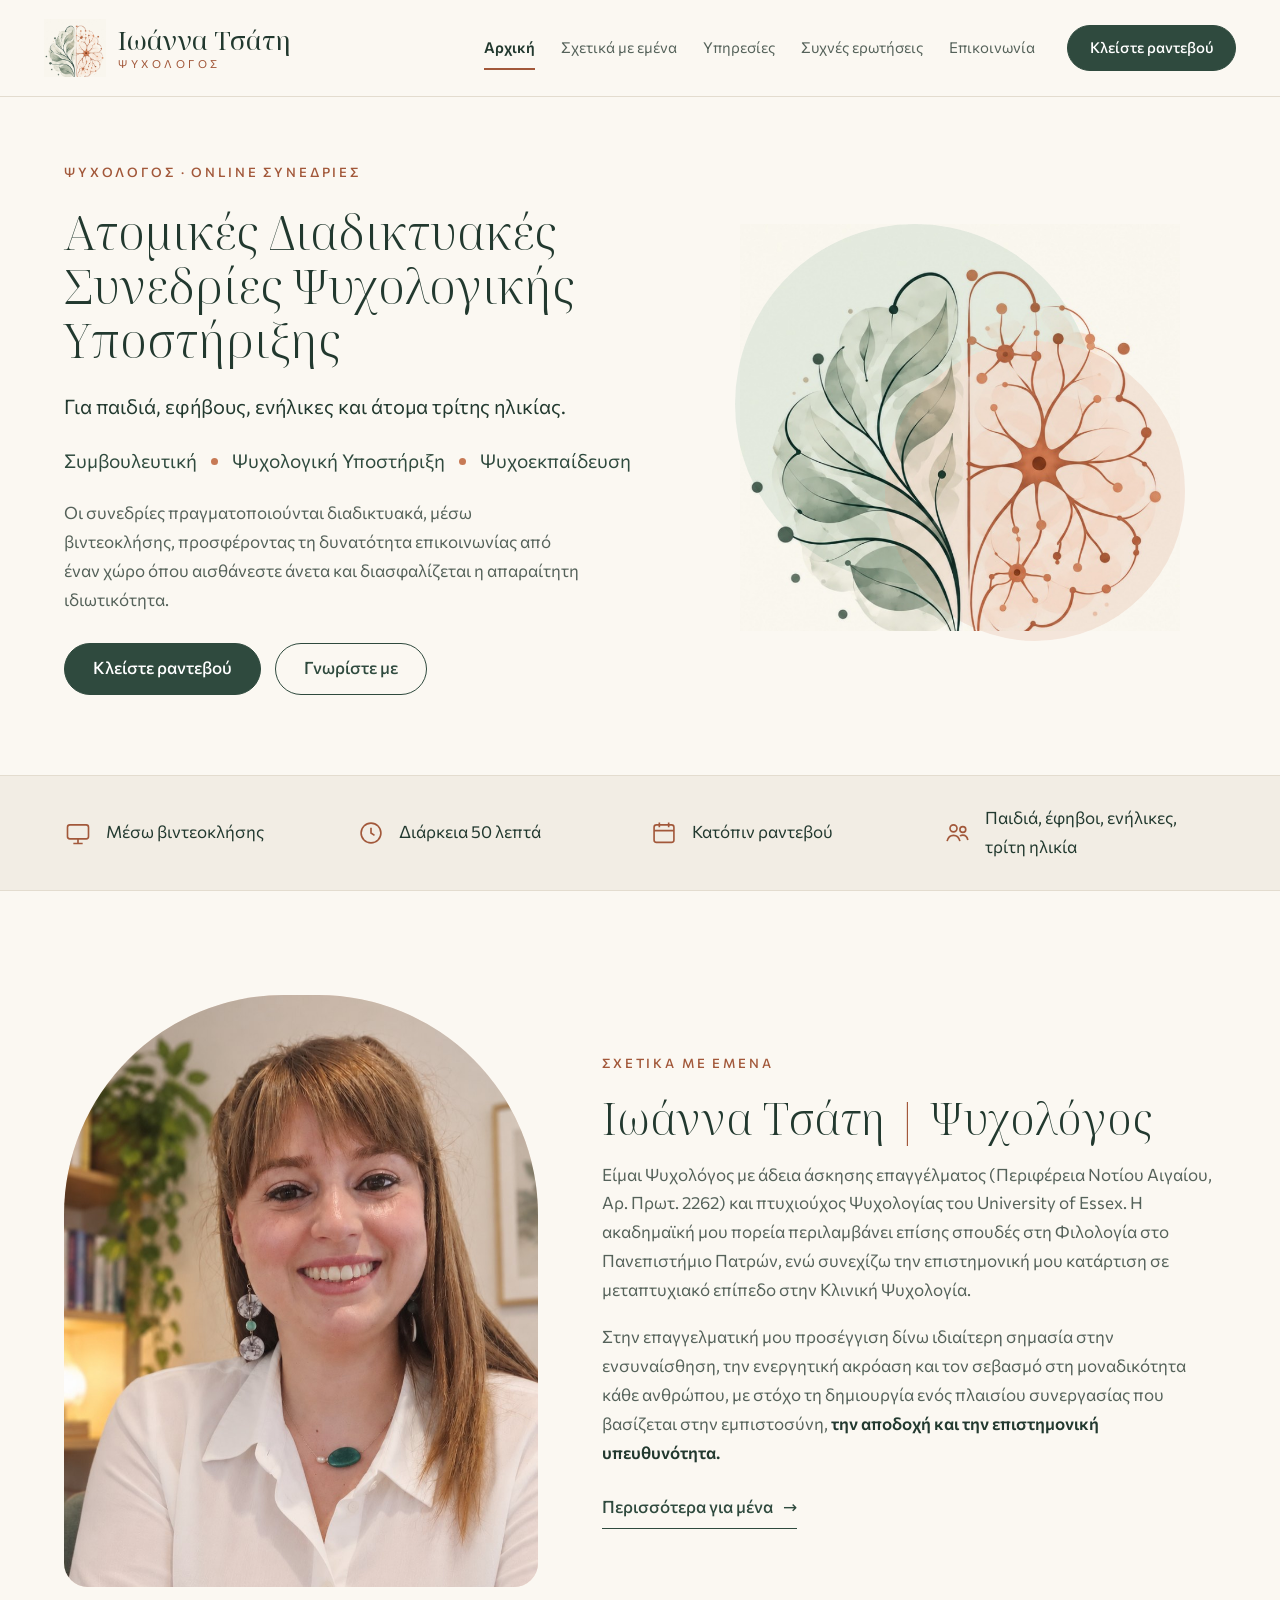
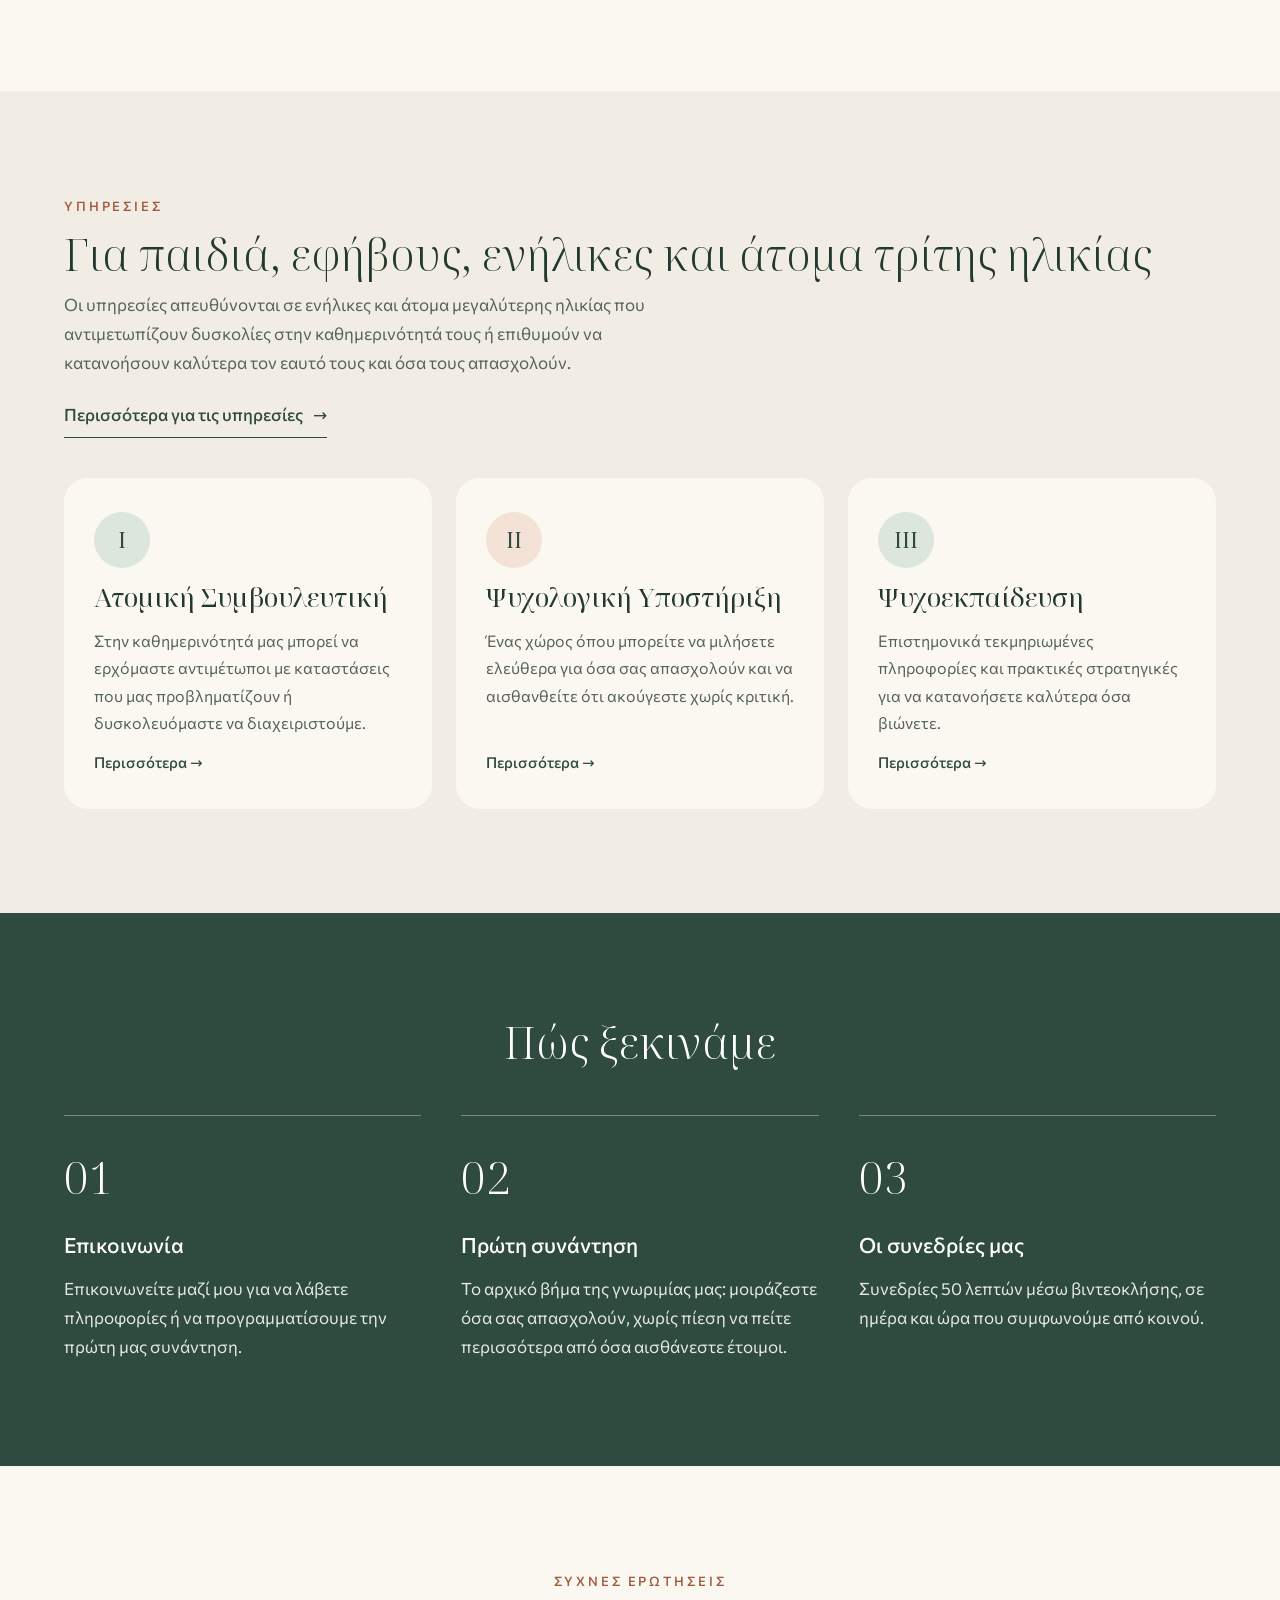
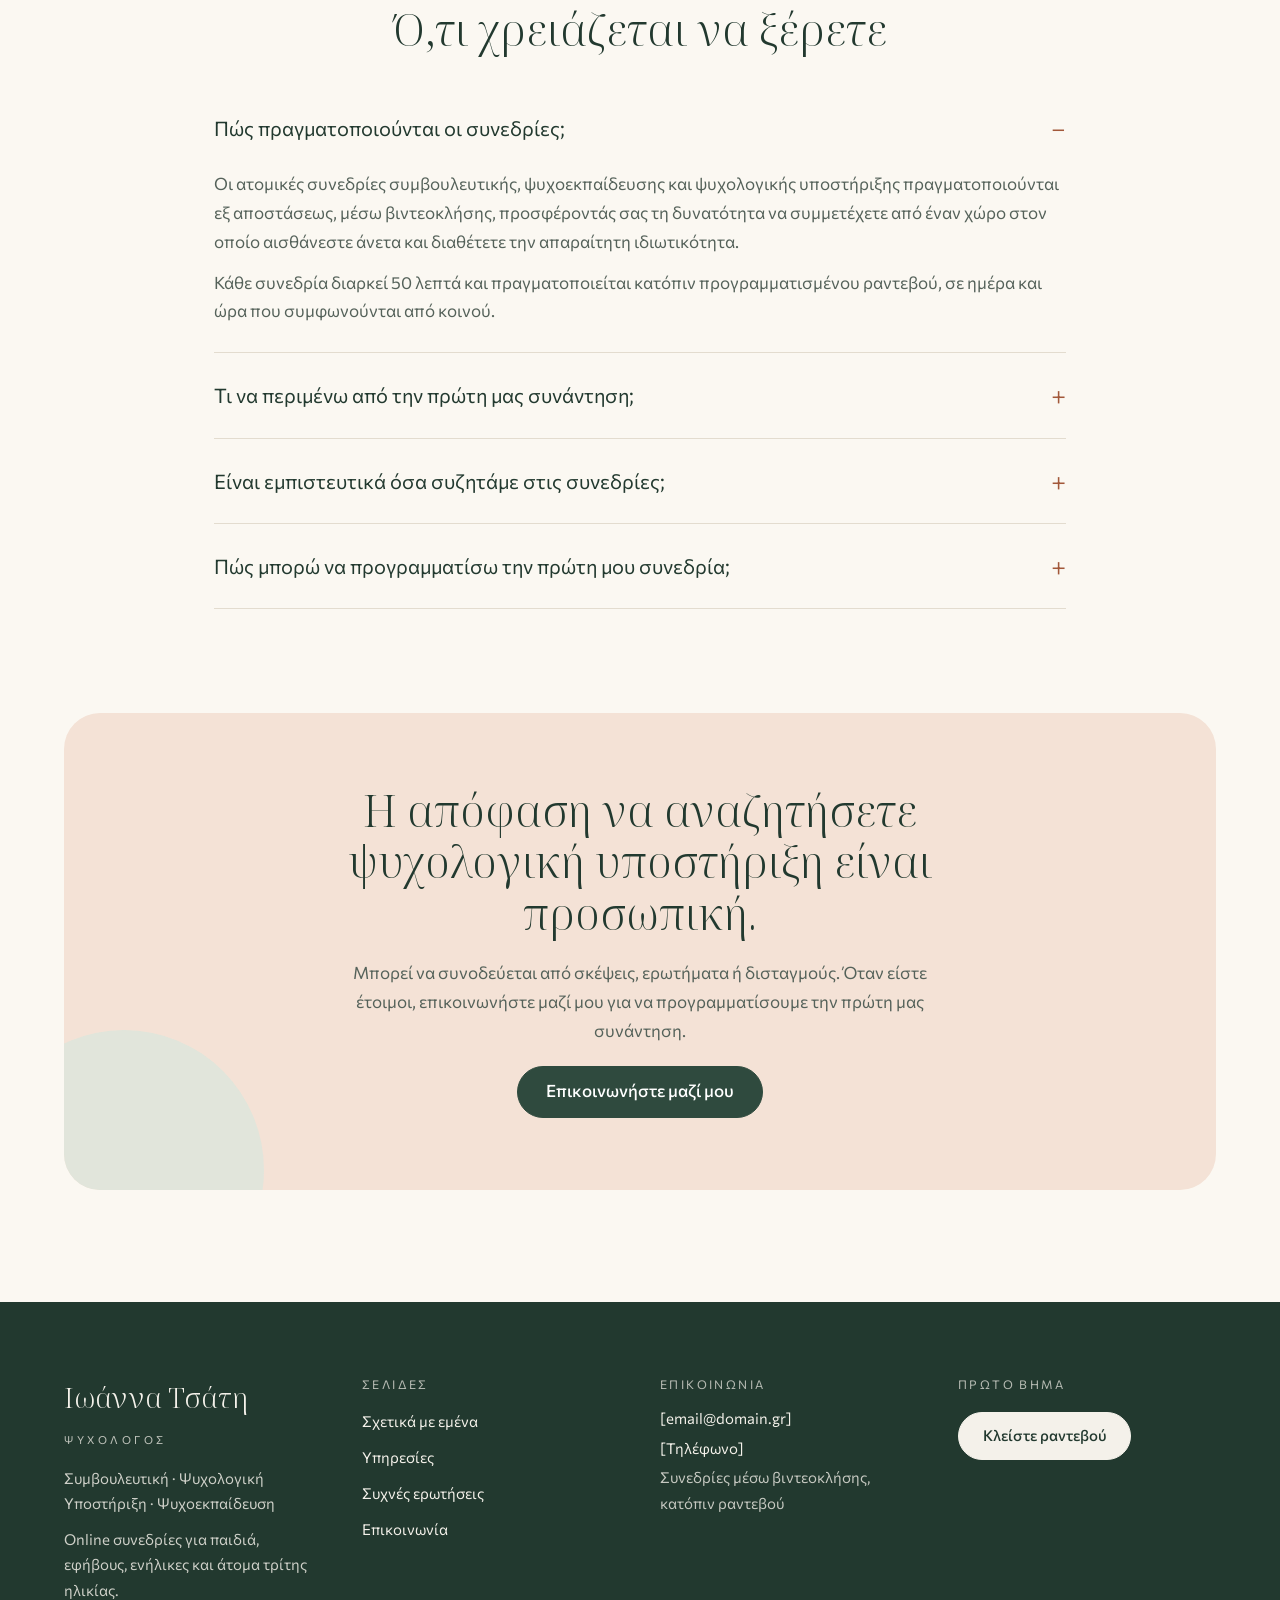
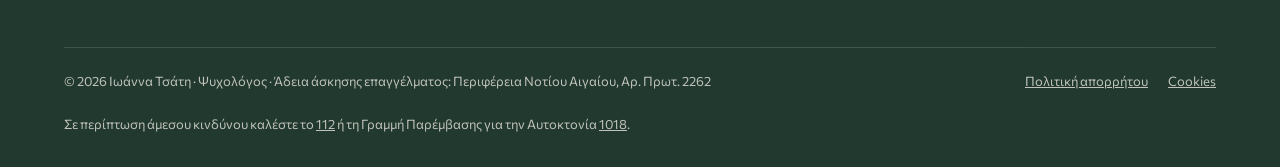
==== commit 3616fd62: "Restore v2-approved home cards and «Μπορεί να αφορά» tags d30740e wrongly replaced two things Ιωάννα" ====
--- a/index.html
+++ b/index.html
@@ -101,13 +101,13 @@
 <a class="card" href="services.html#ypostirixi">
 <div class="num tint-peach">II</div>
 <h3>Ψυχολογική Υποστήριξη</h3>
-<p>Υπάρχουν περίοδοι στη ζωή μας κατά τις οποίες μπορεί να αισθανόμαστε πιεσμένοι, απογοητευμένοι ή να δυσκολευόμαστε να διαχειριστούμε όσα συμβαίνουν γύρω μας.</p>
+<p>Ένας χώρος όπου μπορείτε να μιλήσετε ελεύθερα για όσα σας απασχολούν και να αισθανθείτε ότι ακούγεστε χωρίς κριτική.</p>
 <span class="more">Περισσότερα →</span>
 </a>
 <a class="card" href="services.html#psychoekpaidefsi">
 <div class="num tint-sage">III</div>
 <h3>Ψυχοεκπαίδευση</h3>
-<p>Πολλές φορές μπορεί να βιώνουμε συναισθήματα ή να παρατηρούμε συμπεριφορές που δυσκολευόμαστε να κατανοήσουμε.</p>
+<p>Επιστημονικά τεκμηριωμένες πληροφορίες και πρακτικές στρατηγικές για να κατανοήσετε καλύτερα όσα βιώνετε.</p>
 <span class="more">Περισσότερα →</span>
 </a>
 </div>
--- a/assets/css/style.css
+++ b/assets/css/style.css
@@ -310,6 +310,8 @@
 .pill { background: var(--bg); border-radius: 999px; padding: 6px 16px; font-size: 14px; color: var(--muted); }
 .pills-sand .pill { background: var(--sand); }
 .svc-panel .body { color: #4A5650; }
+.topics { display: flex; flex-direction: column; gap: 10px; margin-top: 4px; }
+.topics .pill { font-size: 15px; color: var(--ink); }
 .svc-note { padding: 14px 18px; background: var(--bg); border-radius: 16px; color: var(--muted); font-size: 16px; }
 @media (max-width: 600px) {
   .svc-panel { padding: 28px 22px; border-radius: 24px; }
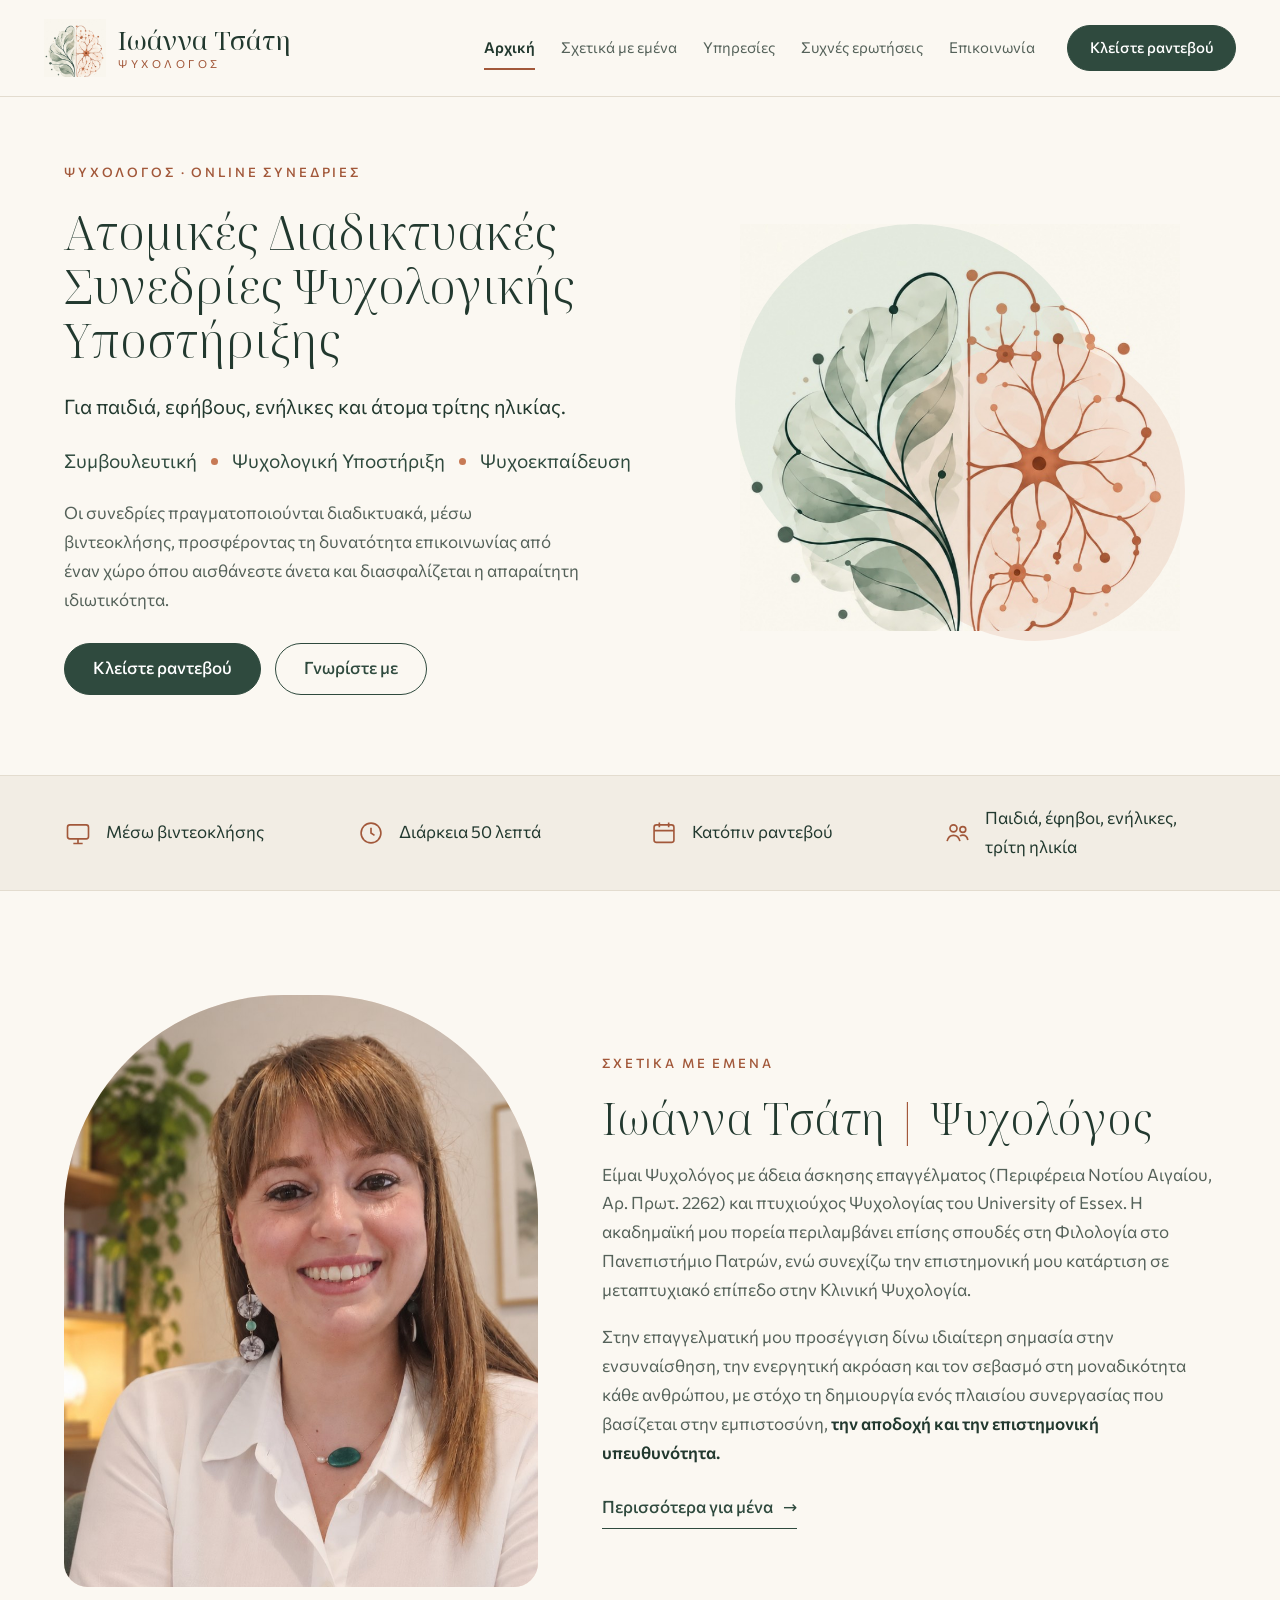
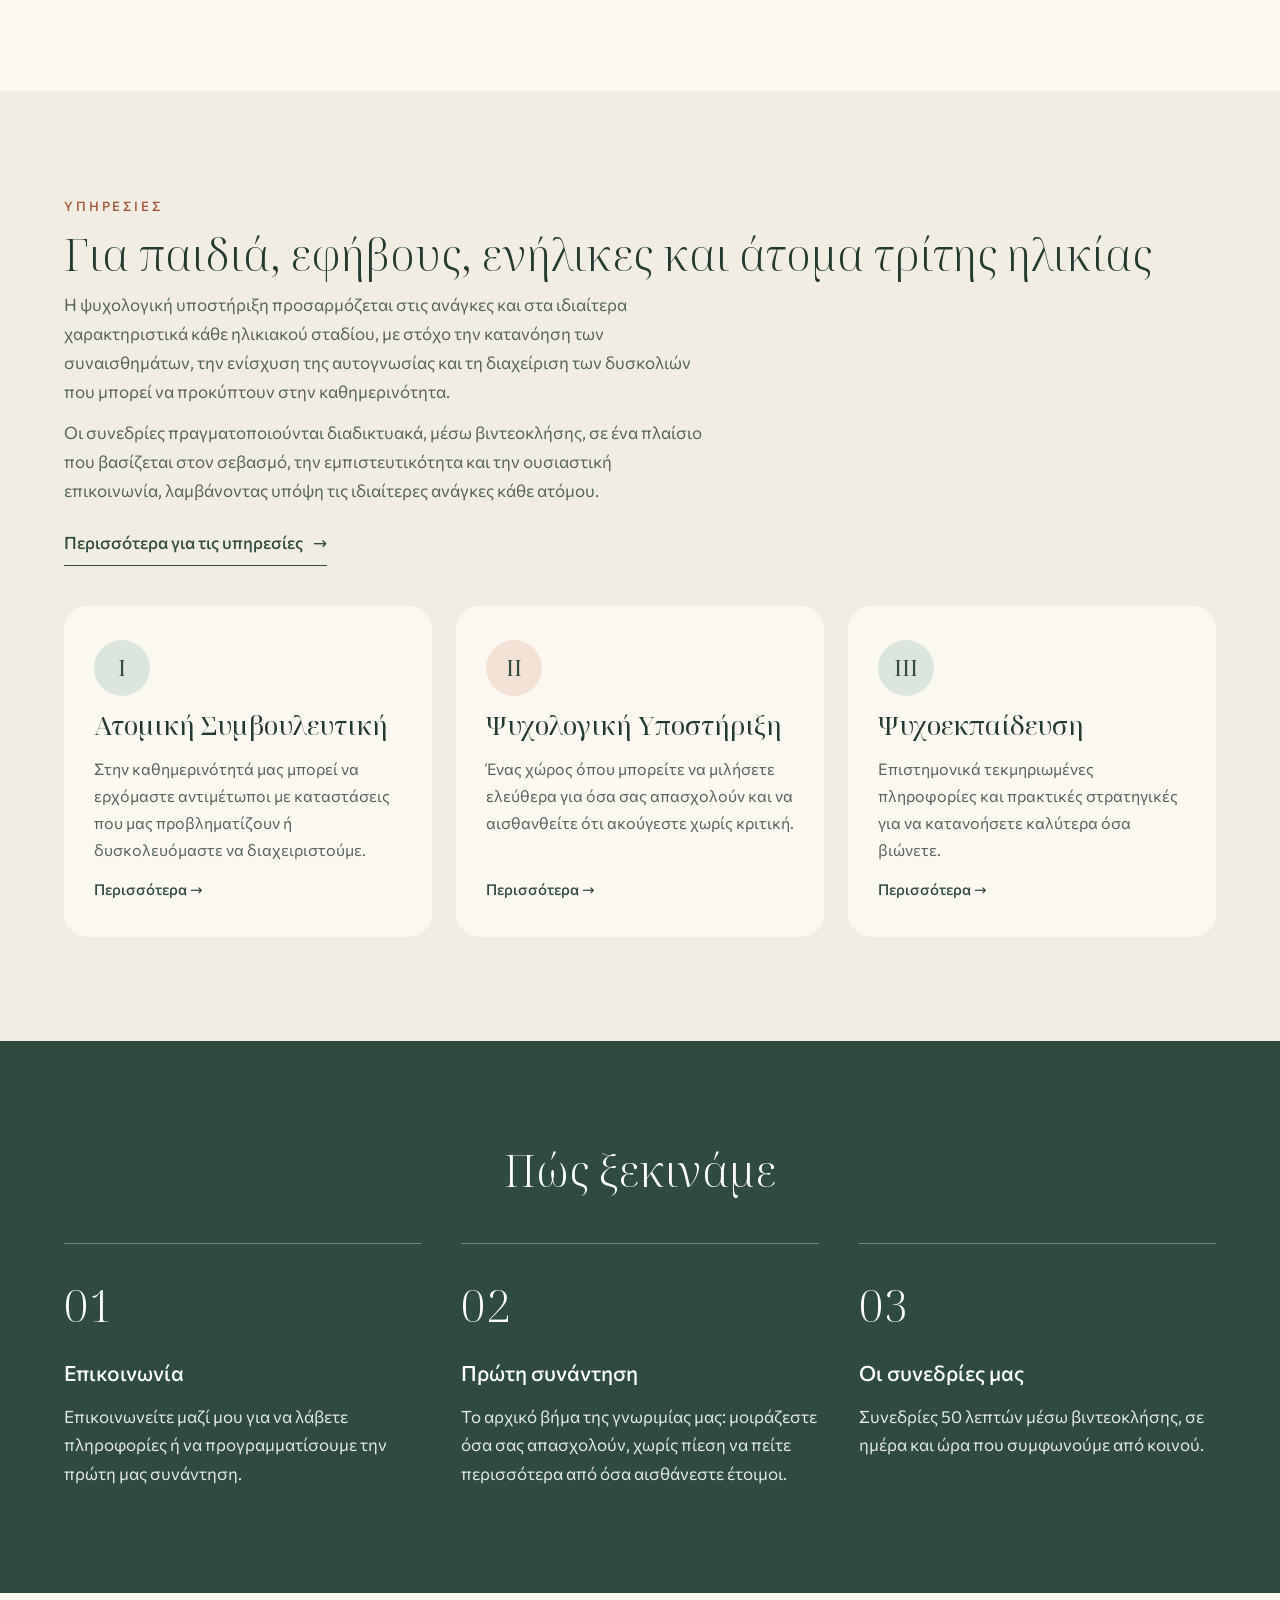
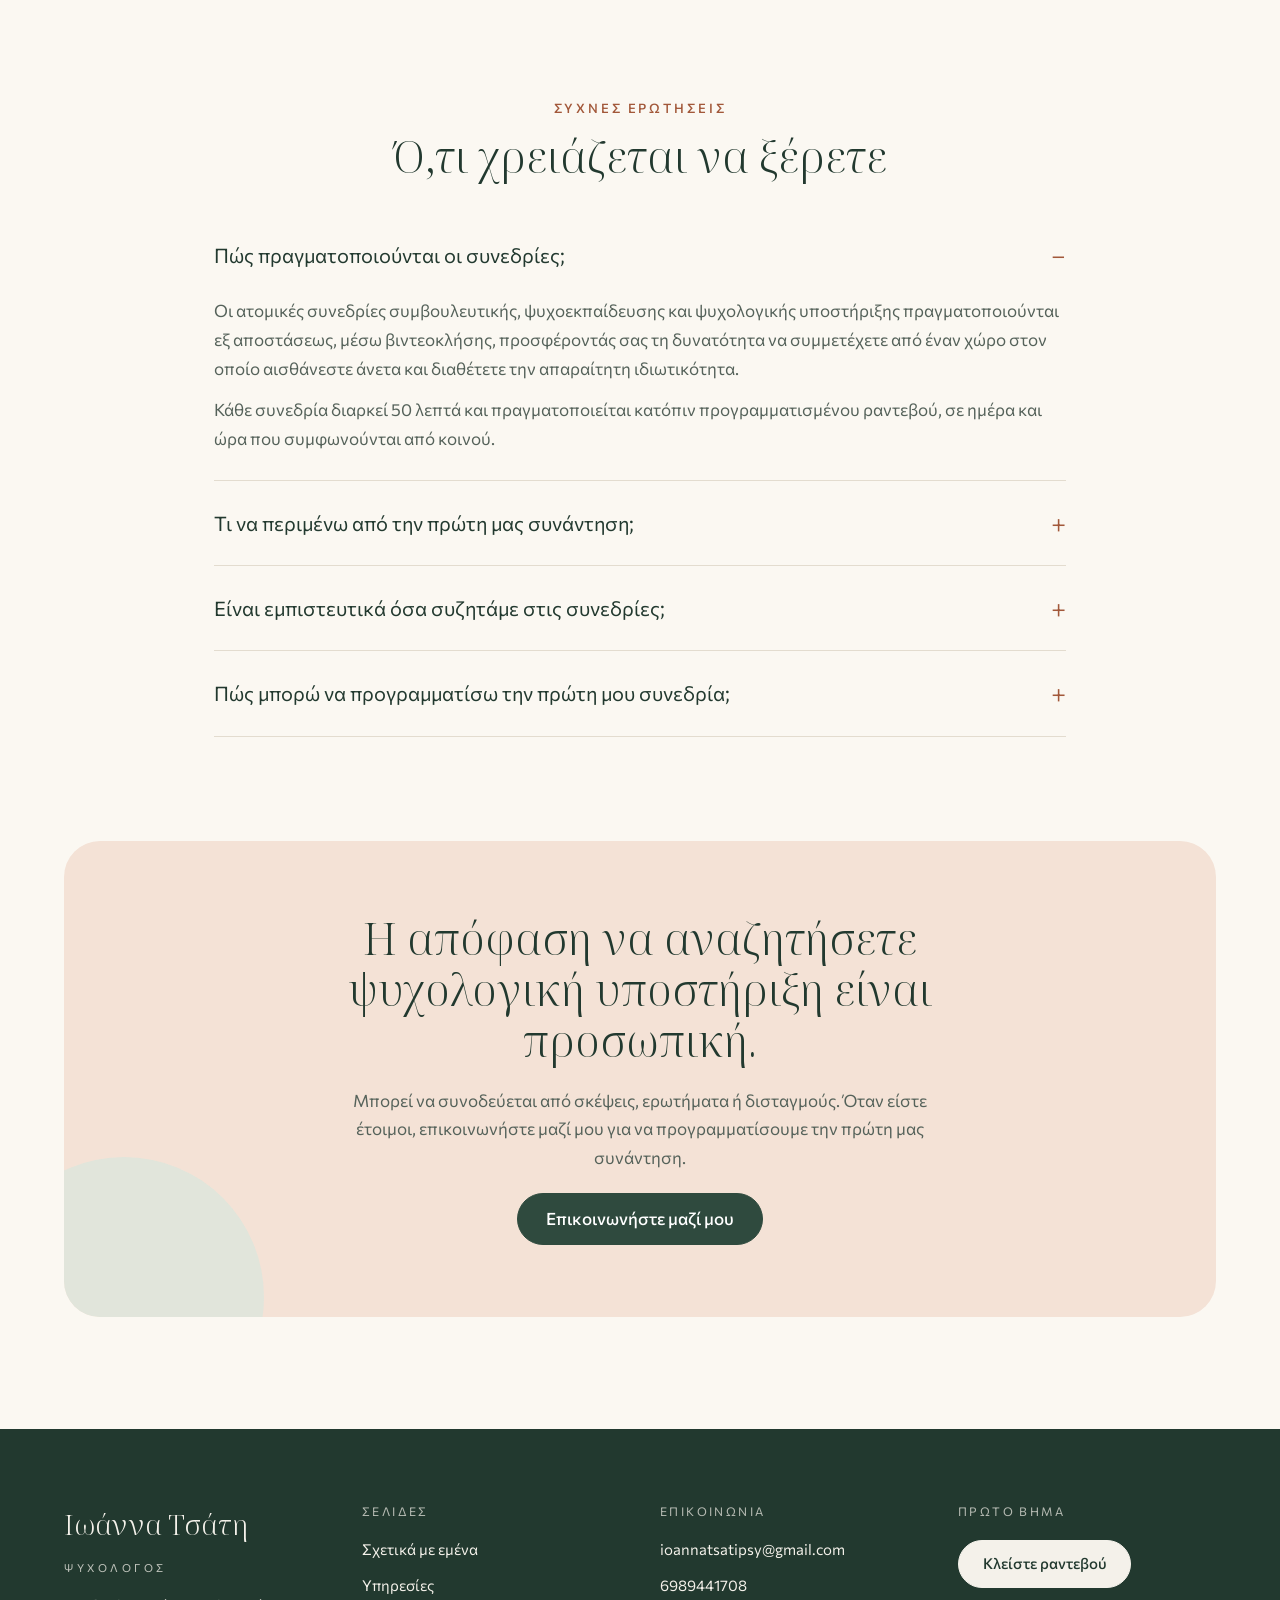
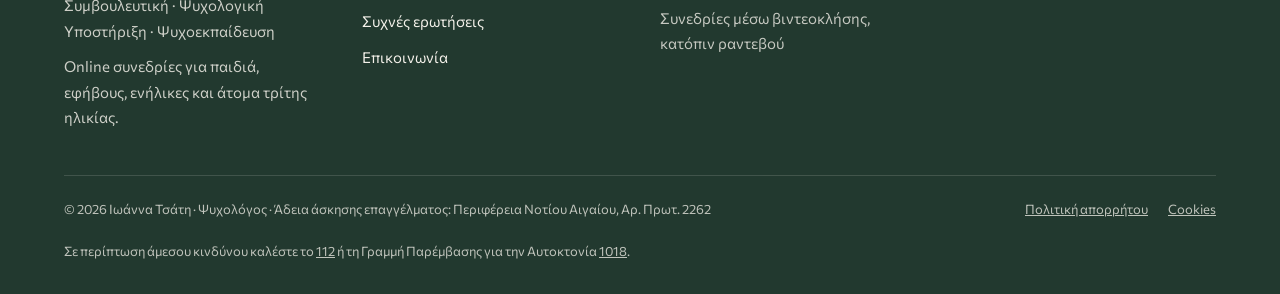
==== commit b3cbae57: "Ιωάννα's services intro, contact details; no price - Services intro (Αρχική + Υπηρεσίες): her two ne" ====
--- a/index.html
+++ b/index.html
@@ -32,7 +32,7 @@
 <a href="faq.html">Συχνές ερωτήσεις</a>
 <a href="contact.html">Επικοινωνία</a>
 <a class="btn btn-primary" href="contact.html">Κλείστε ραντεβού</a>
-<div class="nav-contact"><span>[email@domain.gr]</span><span>[Τηλέφωνο]</span></div>
+<div class="nav-contact"><span>ioannatsatipsy@gmail.com</span><span>6989441708</span></div>
 </nav>
 </div>
 </header>
@@ -87,7 +87,8 @@
 <div class="stack" style="gap: 12px">
 <div class="eyebrow">Υπηρεσίες</div>
 <h2 class="display h2">Για παιδιά, εφήβους, ενήλικες και άτομα τρίτης ηλικίας</h2>
-<p class="muted" style="max-width: 640px">Οι υπηρεσίες απευθύνονται σε ενήλικες και άτομα μεγαλύτερης ηλικίας που αντιμετωπίζουν δυσκολίες στην καθημερινότητά τους ή επιθυμούν να κατανοήσουν καλύτερα τον εαυτό τους και όσα τους απασχολούν.</p>
+<p class="muted" style="max-width: 640px">Η ψυχολογική υποστήριξη προσαρμόζεται στις ανάγκες και στα ιδιαίτερα χαρακτηριστικά κάθε ηλικιακού σταδίου, με στόχο την κατανόηση των συναισθημάτων, την ενίσχυση της αυτογνωσίας και τη διαχείριση των δυσκολιών που μπορεί να προκύπτουν στην καθημερινότητα.</p>
+<p class="muted" style="max-width: 640px">Οι συνεδρίες πραγματοποιούνται διαδικτυακά, μέσω βιντεοκλήσης, σε ένα πλαίσιο που βασίζεται στον σεβασμό, την εμπιστευτικότητα και την ουσιαστική επικοινωνία, λαμβάνοντας υπόψη τις ιδιαίτερες ανάγκες κάθε ατόμου.</p>
 </div>
 <a class="link-line" href="services.html">Περισσότερα για τις υπηρεσίες <span aria-hidden="true">→</span></a>
 </div>
@@ -194,8 +195,8 @@
 </nav>
 <div class="footer-col">
 <div class="footer-label">ΕΠΙΚΟΙΝΩΝΙΑ</div>
-<span>[email@domain.gr]</span>
-<span>[Τηλέφωνο]</span>
+<a href="mailto:ioannatsatipsy@gmail.com">ioannatsatipsy@gmail.com</a>
+<a href="tel:+306989441708">6989441708</a>
 <span style="opacity: .78">Συνεδρίες μέσω βιντεοκλήσης, κατόπιν ραντεβού</span>
 </div>
 <div class="footer-col">
